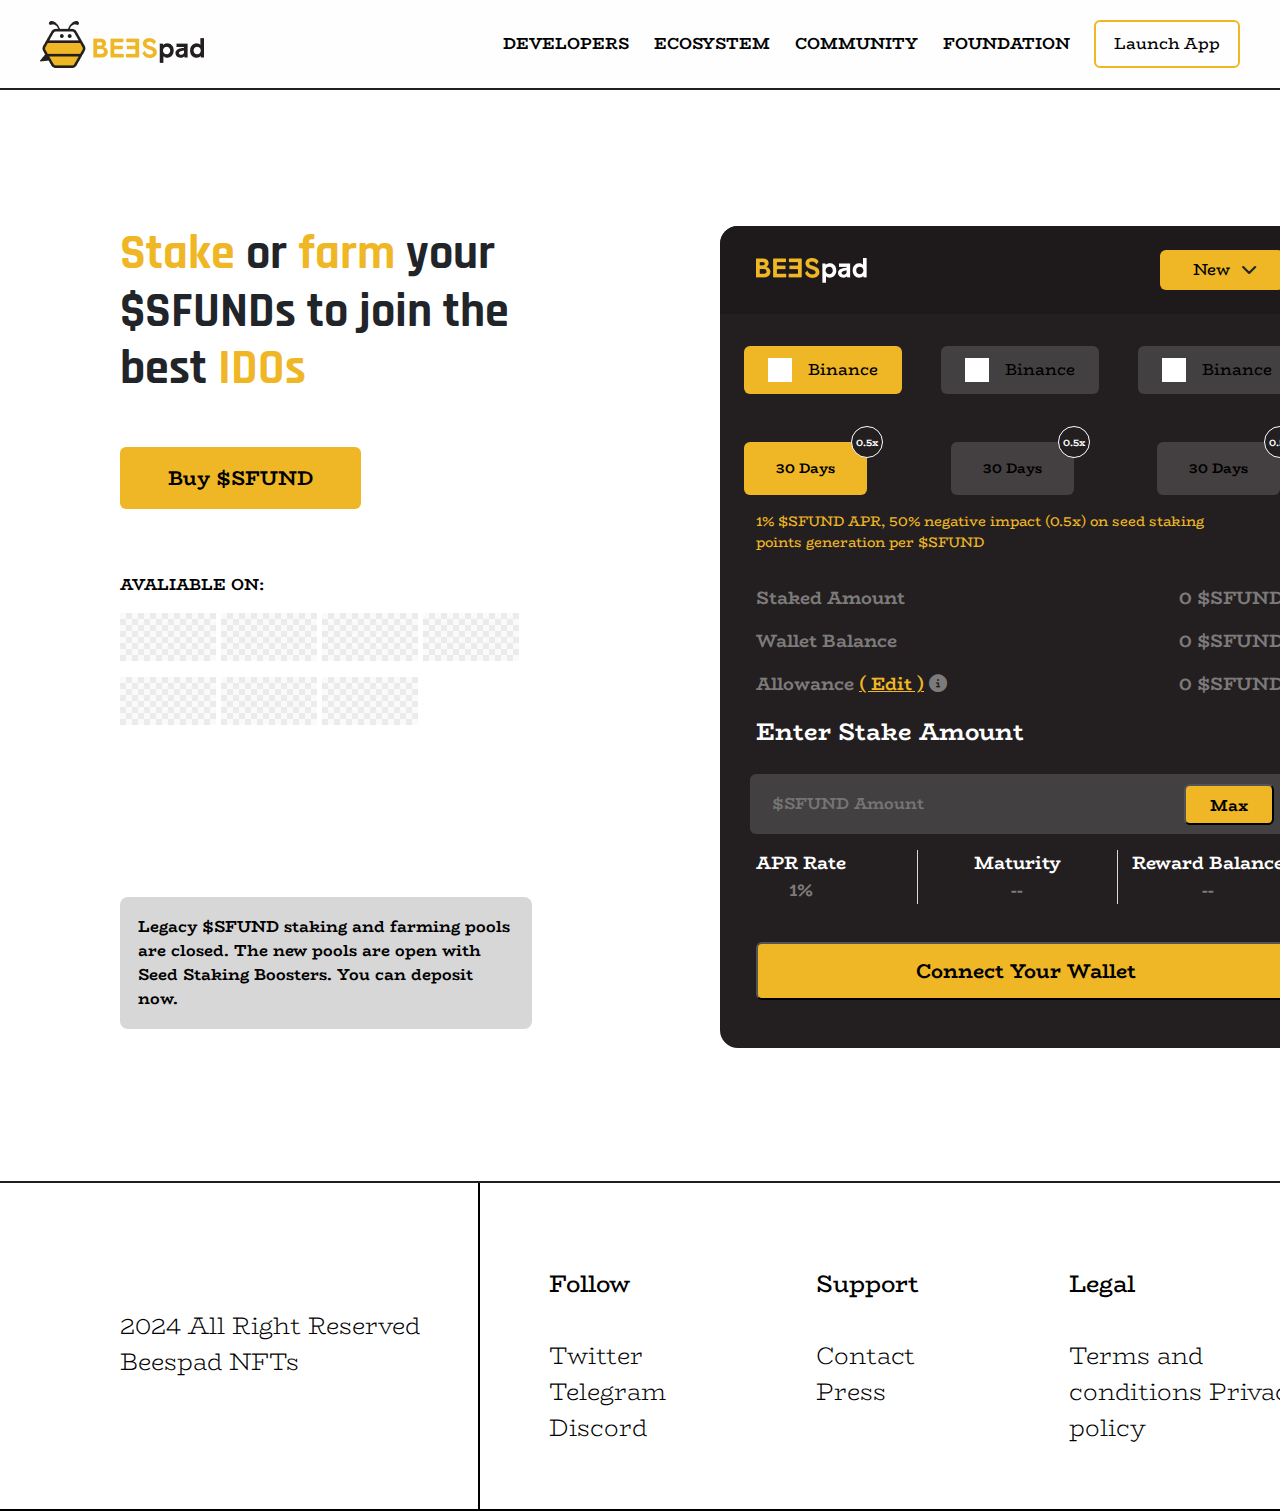
==== Skate-Desktop.html @ 8c8f70ec "res and skate" ====
<!doctype html>
<html lang="en">
  <head>
    <meta charset="utf-8">
    <meta name="viewport" content="width=device-width, initial-scale=1, shrink-to-fit=no">
    <link rel="stylesheet" href="assets/bootstrap/bootstrap.min.css" integrity="sha384-xOolHFLEh07PJGoPkLv1IbcEPTNtaed2xpHsD9ESMhqIYd0nLMwNLD69Npy4HI+N" crossorigin="anonymous">
    <link rel="stylesheet" href="https://cdnjs.cloudflare.com/ajax/libs/font-awesome/6.5.2/css/all.min.css">
    <link href="https://unpkg.com/aos@2.3.1/dist/aos.css" rel="stylesheet">
    <title>Skate</title>
    <link rel="stylesheet" href="assets/css/beespadDesktop/style.css" />
  </head>
  <body>
    <!-- Header -->
    <header class="header">
      <div class="box">
          <div class="header__wrap">
            <div class="header__left">
              <img src="assets/images/Logo.png" />
            </div>
            <div class="header__right">
              <nav>
                <div class="header__link">
                  <a href="index.html">DEVELOPERS</a>
                </div>
                <div class="header__link">
                  <a href="#">ECOSYSTEM</a>
                </div>
                <div class="header__link">
                  <a href="#">COMMUNITY</a>
                </div>
                <div class="header__link">
                  <a href="#">FOUNDATION</a>
                </div>
              </nav>
              <button>
                Launch App
              </button>
            </div>
        </div>
      </div>
    </header>
    <!-- End Header -->

    <!-- Section-14 -->
    <div class="section-14">
      <div class="box">
        <div class="section-14__wrap">
          <!-- <img src="assets/images/Skate 1.png" /> -->
          <div class="section-14__left">
            <h1>
              <span>Stake</span> or <span>farm</span> your $SFUNDs to join the best <span>IDOs</span>
            </h1>
            <button>Buy $SFUND</button>
            <div  class="section-14__left--desc">
              AVALIABLE ON:
              <div>
                <img src="assets/images/section-14.png" />
                <img src="assets/images/section-14.png" />
                <img src="assets/images/section-14.png" />
                <img src="assets/images/section-14.png" />
                <img src="assets/images/section-14.png" />
                <img src="assets/images/section-14.png" />
                <img src="assets/images/section-14.png" />
              </div>
            </div>
            <div class="section-14__left--footer" >
              Legacy $SFUND staking and farming pools are closed. The new pools are open with Seed Staking Boosters. You can deposit now.
            </div>
          </div>
          <div class="section-14__right">
            <div class="section-14__right--head">
              <img src="assets/images/logo-section-14.png" />
              <div  class="section-14__right--head-right">
                <button>New</button>
                <i class="fa-solid fa-chevron-down"></i>
              </div>
            </div>
            <div class="section-14__right--1">
              <button class="button-1">
                <div></div>
                Binance
              </button>
              <button class="button-2">
                <div></div>
                Binance
              </button>
              <button class="button-3">
                <div></div>
                Binance
              </button>
            </div>
            <div class="section-14__right--2">
              <div class="button-1">
                <button>30 Days</button>
                <div>0.5x</div>
              </div>
              <div class="button-2 button-1">
                <button>30 Days</button>
                <div>0.5x</div>
              </div>
              <div class="button-2 button-1">
                <button>30 Days</button>
                <div>0.5x</div>
              </div>
              <div class="button-2 button-1">
                <button>30 Days</button>
                <div>0.5x</div>
              </div>
            </div>
            <div class="section-14__right--content">
              <div class="section-14__right--content--title">
                1% $SFUND APR, 50% negative impact (0.5x) on seed staking points generation per $SFUND
              </div>
              <div class="section-14__right--content--info">
                <div  class="section-14__right--content--info-1">
                  <div>Staked Amount</div>
                  <div>0 $SFUND</div>
                </div>
                <div class="section-14__right--content--info-1">
                  <div>Wallet Balance</div>
                  <div>0 $SFUND</div>
                </div>
                <div class="section-14__right--content--info-1">
                  <div>Allowance <span>( Edit )</span> <i class="fa-solid fa-circle-info"></i></div>
                  <div>0 $SFUND</div>
                </div>
                <div class="section-14__right--content--info-2">
                  Enter Stake Amount
                </div>
              </div>
            </div>
            <div class="section-14__right--3">
              <input type="number" name="value" placeholder="$SFUND Amount" />
              <button>Max</button>
            </div>
            <div class="section-14__right--4">
              <div class="section-14__right--4-1">
                <div>APR Rate</div>
                <div>1%</div>
              </div>
              <div class="section-14__right--4-1 section-14__right--4-2">
                <div>Maturity</div>
                <div>--</div>
              </div>
              <div class="section-14__right--4-1">
                <div>Reward Balance</div>
                <div>--</div>
              </div>
            </div>
            <button class="seciton-14__button">Connect Your Wallet</button>
          </div>
        </div>
      </div>
    </div>
    <!-- End Section-14 -->

    
    <!-- footer -->
    <footer class="footer">
      <div class="box">
        <div class="footer__info">2024 All Right Reserved
          Beespad NFTs
        </div>
        <div class="footer__social">
          <div class="footer__social--1 footer__social--11" >
            Follow
            <li>Twitter</li>
            <li>Telegram</li>
            <li>Discord</li>
          </div>
          <div class="footer__social--2 footer__social--11">
            Support
            <li>Contact</li>
            <li>Press</li>
          </div>
          <div class="footer__social--3 footer__social--11">
            Legal
            <li>Terms and conditions
              Privacy policy
            </li>
          </div>
        </div>
      </div>
    </footer>
    <!-- End footer -->

    <script src="assets/bootstrap/jquery.slim.min.js"></script>
    <script src="assets/bootstrap/bootstrap.bundle.min.js"></script>
    <script src="https://unpkg.com/aos@2.3.1/dist/aos.js"></script>
    <script src="assets/js/script.js" ></script>
  </body>
</html>
---- assets/css/beespadDesktop/style.css ----
@import url('https://fonts.googleapis.com/css2?family=BioRhyme:wght@200..800&display=swap');
@import url('https://fonts.googleapis.com/css2?family=Rajdhani:wght@300;400;500;600;700&display=swap');

* {
  box-sizing: border-box;
}
:root {
    --color-primary: #EFB725;
    --color-dark: #000000;

    --bg-primary: #231F20;

    --font-color-3: "BioRhyme", serif;
}

body {
  margin: 0;
  font-family: "BioRhyme", serif;
}

a {
  text-decoration: none;
}
/* box */
.box {
    width: 1920px;
    margin-left: auto;
    margin-right: auto;
}
.header .box {
    width: 1680px;
    margin-left: auto;
    margin-right: auto;
}
.section-4  .box {
    width: 1680px;
    margin-left: auto;
    margin-right: auto;
}
@media (max-width: 1919.98px) {
    .box {
        width: 1440px;
        margin-left: auto;
        margin-right: auto;
    }
    .section-4  .box {
        width: 1200px;
        margin-left: auto;
        margin-right: auto;
    }
}
/* End box */

/* header */
.header {
    padding: 20px 0;
    background-color: #FEFEFE;
}
.header__wrap {
    display: flex;
    justify-content: space-between;
    align-items: center;
}
.header__right {
    display: flex;
    align-items: center;
}
.header__right nav {
    display: flex;
    align-items: center;
}
.header__right button {
    margin-left: 24px;
    border: 2px solid #EFB725;
    padding: 10px 18px;
    border-radius: 6px;
    font-size: 16px;
    font-weight: 400;
    color: var(--color-dark);
    background-color: #FEFEFE;
}
.header__link a {
    margin-left: 25px;
    font-weight: 700;
    font-size: 16px;
    color: var(--color-dark);
    text-decoration: none;
}
@media (max-width: 1919.98px) {
    .header .box {
        width: 1200px;
        margin-left: auto;
        margin-right: auto;
    }
}
/* End header */



/* Section-1 */
.section-1 {
    object-fit: cover;
}
.section-1__content {
    position: relative;
    overflow: hidden;
}
.section-1__content--modefi {
    font-weight: 700;
    font-size: 48px;
    position: absolute;
    top: 420px;
    left: 550px;
    width: 483px;
}
@media (max-width: 1919.98px) {
    .section-1__content img {
        width: 100%;
    }
    .section-1__content--modefi {
        top: 350px;
        left: 350px;
        width: 575px;
    }
}
/* End Section-1 */



/* Section-2 */
.section-2 .box {
    background-color: var(--bg-primary);
    height: 200px;
}
.section-2__wrap {
    display: flex;
    align-items: center;
    justify-content: space-between;
    overflow: hidden;
    flex-wrap: nowrap;
    padding: 25px 0;
}
.section-2__left {
    font-weight: 700;
    font-size: 96px;
    color: var(--color-primary);
    margin-right: 96px;
    margin-left: -180px;
}
.section-2__right {
    font-weight: 700;
    font-size: 96px;
    color: var(--color-primary);
    margin-right: -148px;
}
@media (max-width: 1919.98px) {
    .section-2__left {
        margin-left: -350px;
    }
    .section-2__right {
        margin-right: -390px;
    }
}
/* End Section-2 */


/* Section-3 */
.section-3 {
    object-fit: cover;
    margin-bottom: 80px;
}
.section-3__content {
    position: relative;
    overflow: hidden;
}
.section-3__content--modefi {
    font-weight: 800;
    font-size: 68px;
    position: absolute;
    top: 370px;
    left: 244px;
    width: 1433px;
    height: 144px;
    text-align: center;
    margin: 0;
    padding: 0;
}
.section-3__content--modefire {
    position: position;

}
 span {
    color: var(--color-primary);
}
.section-3__content--image {
    position: absolute;
    top: 234px;
    left: 892px;
    
}
.section-3__content--modefire {
    width: 1114px;
    position: absolute;
    text-align: center;
    top: 560px;
    left: 403px;
    color: var(--color-dark);
    font-weight: 400;
    font-size: 24px;
}
@media (max-width: 1919.98px) {
    .section-3 {
        object-fit: cover;
        margin-bottom: 80px;
    }
    .section-3__content img:first-child {
        object-fit: cover;
        margin-left: -240px;
    }
    .section-3__content--modefi {
        font-weight: 800;
        font-size: 68px;
        position: absolute;
        top: 370px;
        left: 170px;
        width: 1114px;
        height: 216px;
        text-align: center;
        margin: 0;
        padding: 0;
    }
    .section-3__content--image {
        position: absolute;
        top: 234px;
        left: 650px;
        
    }
    .section-3__content--modefire {
        width: 1114px;
        position: absolute;
        text-align: center;
        top: 660px;
        left: 170px;
        color: var(--color-dark);
        font-weight: 400;
        font-size: 24px;
    }
}
/* End Section-3 */


/* Section-4 */
.section-4  .box {
    width: 1680px;
    margin-left: auto;
    margin-right: auto;
}
.section-4__button  {
    margin-top: 56px;
    text-align: center;
    margin-bottom: 115px;
}
.section-4__button button {
    height: 82px;
    font-weight: 700;
    font-size: 32px;
    color: var(--color-dark);
    padding: 16px 196px;
    border-radius: 6px;
    background-color: var(--color-primary);
    border: 2px solid #EFB725;
}
.section-4__left {
    width: 688px;
}
.section-4__wrap {
    display: flex;
    align-items: center;
    justify-content: space-between;
}
.section-4__left-1 {
    font-weight: 700;
    font-size: 48px;
    color: var(--color-dark);
    margin-bottom: 40px;
}
.section-4__left-2 {
    font-weight: 275;
    font-size: 24px;
    color: var(--color-dark);
}
.modifire-span {
    font-weight: 700;
    font-size: 72px;
}
.section-4__right {
    width: 830px;
    display: flex;
    flex-wrap: wrap;
    justify-content: space-between;
}
.setion-4__content h3 {
    font-weight: 700;
    font-size: 32px;
    color: var(--color-dark);
    margin: 0;
}
@media (max-width: 1919.98px) {
    .section-4  .box {
        width: 1200px;
        margin-left: auto;
        margin-right: auto;
    }
    .section-4__button  {
        margin-bottom: 136px;
    }
    .section-4__button button {
        height: 82px;
        font-weight: 700;
        font-size: 32px;
        color: var(--color-dark);
        padding: 16px 196px;
        border-radius: 6px;
        background-color: var(--color-primary);
        border: 2px solid #EFB725;
    }
    
    .section-4__left {
        width: 688px;
    }
    .section-4__wrap {
        display: flex;
        align-items: center;
        justify-content: space-between;
    }
    .section-4__left-1 {
        font-size: 36px;
        margin-bottom: 51px;
    }
    .section-4__left-2 {
        font-size: 20px;
    }
    .modifire-span {
        font-weight: 700;
        font-size: 36px;
    }
    .section-4__right {
        width: 525px;
        margin-right: 12px;
    }
    .setion-4__content h3 {
        font-weight: 700;
        font-size: 25px;
        color: var(--color-dark);
        margin: 0;
    }
}
/* End Section-4 */



/* Section-5 */
.section-5 .box{
    background-color: var(--bg-primary);
    border-radius: 48px;
    position: relative;
    z-index: 1;
}
.section-5__wrap {
    padding-left: 120px;
    padding-bottom: 54px;
    padding-top: 160px;
}
.section-5__title {
    font-weight: 800;
    font-size: 68px;
    margin-bottom: 72px;
}
.section-5__item {
    width: 812px;
    background-color: white;
    margin-bottom: 48px;
    border-radius: 18px;
    margin-right: 56px;
}
.section-5__images {
    margin-bottom: 24px;
}
.section-5__images img {
    border-radius: 18px;
}
.section-5__list {
    display: flex;
    overflow: hidden;

}
.section-5__info {
    padding-left: 36px;
}
.section-5__title-plus {
    font-weight: 700;
    font-size: 64px;
    margin-bottom: 6px;
}
.sectiont-5__desc {
    font-weight: 700;
    font-size: 20px;
    margin-bottom: 36px;
}
.sectiont-5__desc-plus {
    font-weight: 300;
    font-size: 20px;
    margin-bottom: 36px;
    margin-right: 34px;
}
.section-5__price div {
    width: 36px;
    height: 36px;
    border-radius: 50%;
    background-color: #D9D9D9;
}
.section-5__price {
    display: flex;
    align-items: center;
}
.section-5__price span {
    font-weight: 700;
    margin-left: 8px;
    font-size: 56px;
    margin-right: 158px;
}
.section-5__feedback {
    display: flex;
}
.section-5__footer {
    display: flex;
    align-items: center;
    justify-content: space-between;
    padding-right: 32px;
}
.section-5__feedback div {
    width: 36px;
    height: 36px;
    border-radius: 6px;
    background-color: #D9D9D9;
    margin-left: 8px;
}
.section-5__pagination {
    display: flex;
    align-items: center;
    margin-bottom: 96px;
}
.custom-button i {
    color: #FFC107;
}

.custom-button {
    width: 50px;
    height: 50px;
    border: 2px solid #FFC107;
    background-color: transparent;
    color: white;
    display: flex;
    justify-content: center;
    align-items: center;
    margin: 0 5px;
    font-size: 20px;
}

.custom-progress {
    width: 200px;
    height: 5px;
    background-color: #3a3a3a;
    position: relative;
    margin: 0 10px;
}

.custom-progress-bar {
    width: 33%;
    height: 100%;
    background-color: #FFC107;
    position: absolute;
}

.custom-pagination {
    display: flex;
    align-items: center;
}

.custom-pagination span {
    margin: 0 5px;
}

/* End Section-5 */



/* Section-6 */
.section-6 .box{
    padding-top: 106px;

    margin-top: -55px;
    padding-bottom: 55px;
    background-color: var(--color-primary);
}
.section-6__custom-row {
    display: flex;
    justify-content: space-between;
    align-items: center;
    
}
@media (max-width: 1919.98px) {
    .section-6 .box{
        padding-top: 106px;
    
        margin-top: -55px;
        padding-bottom: 55px;
        background-color: var(--color-primary);
    }
    .section-6__custom-row {
        display: flex;
        justify-content: space-between;
        align-items: center;
        
    }
    .section-6__custom-col:last-child img {
        display: none;
    }
}
/* End Section-6 */



/* section-7 */
.section-7__wrap {
    position: relative;
    height: 1173px;
}
.section-7__image {
    position: absolute;
    top: 355px;
    left: 60px;
    margin-bottom: 201px;
    z-index: 1;
}
.section-7__title {
    position: absolute;
    width: 1375px;
    top: 160px;
    left: 545px;
    overflow: hidden;
    font-weight: 800;
    font-size: 240px;
    color: #BFBFBF;
}
.section-7__desc {
    position: absolute;
    top: 567px;
    left: 1172px;
    border-left: 2px solid #000000;
    padding-left: 81px;
}
.section-7__desc--title {
    width: 405px;
    font-weight: 700;
    font-size: 48px;
    color: var(--color-dark);
    padding-bottom: 32px;
}
.section-7__line {
    width: 263px;
    border: 2px solid #000000;
    margin-bottom: 32px;
}
.section-7__desc--plus {
    font-weight: 300;
    font-size: 36px;
    color: var(--color-dark);
    width: 547px;
    margin-bottom: 96px;
}
.section-7__desc button {
    font-weight: 400;
    font-size: 36px;
    color: var(--color-dark);
    padding: 16px 36px;
    background-color: var(--color-primary);
    border: 0;
    border-radius: 6px;
}
.section-7__space {
    margin-bottom: 201px;
}
@media (max-width: 1919.98px) {
    .section-7__wrap {
        position: relative;
        height: 1173px;
        overflow: hidden;
    }
    .section-7__image {
        position: absolute;
        top: 464px;
        width: 591px;
        left: 120px;
        margin-bottom: 201px;
        z-index: 1;
    }
    .section-7__image img {
        width: 100%;
    }
    .section-7__title {
        top: 160px;
        left: 372px;;
        font-size: 190px;
    }
    .section-7__desc {
        position: absolute;
        top: 392px;
        left: 768px;
        border-left: 2px solid #000000;
        padding-left: 81px;
    }
    .section-7__desc--title {
        width: 405px;
        font-weight: 700;
        font-size: 48px;
        color: var(--color-dark);
        padding-bottom: 32px;
    }
    .section-7__line {
        width: 263px;
        border: 2px solid #000000;
        margin-bottom: 32px;
    }
    .section-7__desc--plus {
        font-weight: 300;
        font-size: 36px;
        color: var(--color-dark);
        width: 547px;
        margin-bottom: 96px;
    }
    .section-7__desc button {
        font-weight: 400;
        font-size: 36px;
        color: var(--color-dark);
        padding: 16px 36px;
        background-color: var(--color-primary);
        border: 0;
        border-radius: 6px;
    }
    .section-7__space {
        margin-bottom: 201px;
    }
}
/* End section-7 */



/* Section-8 */
.section-8__wrap {
    height: 1655px;
    margin-top: 201px;
    position: relative;
}

.section-8__left--image-1 {
    position: absolute;
    top: 1200px;
    left: 89px;
}
.section-8__left--image-2 {
    position: absolute;
    top: 78px;
    left: 545px;
}
.section-8__left--image-3 {
    position: absolute;
    top: 1272px;
    left: 545px;
}
.section-8__right--image-4 {
    position: absolute;
    right: 187px;
    top: -135px;
}
.section-8__right--image-5 {
    position: absolute;
    top: 654px;
    right: 580px;
}
.section-8__left--content {
    position: absolute;
    top: 539px;
    left: 120px;
    text-align: right;
    width: 688px;
}
.section-8__left {
    border-right: 4px solid #231F20;
}
.section-8__number {
    width: 72px;
    height: 72px;
    font-size: 48px;
    border-radius: 50%;
    font-weight: 700;
    background-color: #020202;
    display: flex;
    align-items: center;
    justify-content: center;
    color: var(--color-primary);
    margin-left: 616px;
}
.section-8__left--title {
    font-weight: 700;
    font-size: 64px;
    color: var(--color-primary);
    margin-bottom: 16px;
}
.section-8__left--desc {
    font-weight: 400;
    font-size: 36px;
    color: var(--color-dark);
}
.section-8__left--content-2 {
    top: 0px;
    text-align: left;
}
.section-8__number-1 {
    margin: 0;
}
.section-8__left--content-3 {
    right: 120px;
    top: 1153px;
    text-align: left;
}
.section-8__number-3 {
    margin-left: 0;
}
@media (max-width: 1919.98px) {
    .section-8__wrap {
        height: 1655px;
        margin-top: 201px;
        position: relative;
    }

    .section-8__left--image-1 {
        position: absolute;
        top: 1500px;
        left: 0px;
    }
    .section-8__left--image-2 {
        position: absolute;
        top: 78px;
        left: 345px;
    }
    .section-8__left--image-3 {
        position: absolute;
        top: 1272px;
        left: 345px;
    }
    .section-8__right--image-4 {
        position: absolute;
        right: 187px;
        top: -135px;
    }
    .section-8__right--image-5 {
        position: absolute;
        top: 654px;
        right: 350px;
    }
    .section-8__left--content {
        position: absolute;
        top: 539px;
        left: 120px;
        text-align: right;
        width: 489px;
    }
    .section-8__left {
        border-right: 4px solid #231F20;
    }
    .section-8__number {
        width: 72px;
        height: 72px;
        font-size: 48px;
        border-radius: 50%;
        font-weight: 700;
        background-color: #020202;
        display: flex;
        align-items: center;
        justify-content: center;
        color: var(--color-primary);
        margin-left: 417px;
    }
    .section-8__left--title {
        font-weight: 700;
        font-size: 64px;
        color: var(--color-primary);
        margin-bottom: 16px;
    }
    .section-8__left--desc {
        font-weight: 400;
        font-size: 32px;
        color: var(--color-dark);
    }
    .section-8__left--content-2 {
        top: 0px;
        text-align: left;
    }
    .section-8__number-1 {
        margin: 0;
    }
    .section-8__left--content-3 {
        right: 120px;
        top: 1153px;
        text-align: left;
    }
    .section-8__number-3 {
        margin-left: 0;
    }
}
/* End Section-8 */



/* section-9 */
.section-9 .box{
    height: 700px;
    overflow: hidden;
}
.section-9__wrap {
    position: relative;
    margin-top: 24px;
}
.section-9__wrap img {
    position: absolute;
    right: 353px;
}
.section-9__content {
    position: absolute;
    top: 340px;
    left: -50px;
    font-weight: 800;
    font-size: 240px;
    color: #BFBFBF;
}
@media (max-width: 1919.98px) {
    .section-9 .box{
        height: 700px;
        overflow: hidden;
    }
    .section-9__wrap {
        position: relative;
    }
    .section-9__wrap img {
        position: absolute;
        right: 50px;
    }
}
/* End section-9 */



/* section-10 */
.section-10__list {
    display: flex;
    align-items: center;
    flex-wrap: wrap;
}
.section-10 .box{
    width: 1680px;
    margin-left: auto;
    margin-right: auto;
}
.section-10__wrap {
    position: relative;
}
.section-10__item {
    background-color: var(--bg-primary);
    padding: 36px 0 48px 32px;
    border-radius: 18px;
    width: 536px;
    margin-right: 36px;
    margin-bottom: 36px;
}
.section-10__item-3 {
    margin-right: 0;
}
.section-10__images {
    width: 64px;
    height: 64px;
    border-radius: 50%;
    background-color: var(--color-primary);
    position: relative;
}
.section-10__images-key {
    position: absolute;
    top: 15px;
    left: 20px;
}
.section-10__title {
    margin-top: 16px;
    font-weight: 700;
    font-size: 36px;
    color: var(--color-primary);
    margin-bottom: 8px;
}
.section-10__desc {
    font-weight: 400;
    font-size: 16px;
    color: #FFFFFF;
    width: 386px;
}
.section-10__images-bear {
    position: absolute;
    top: 395px;
    right: -50px;
}
@media (max-width: 1919.98px) {
    .section-10__list {
        display: flex;
        align-items: center;
        flex-wrap: wrap;
    }
    .section-10 .box{
        width: 1200px;
        margin-left: auto;
        margin-right: auto;
    }
    .section-10__wrap {
        position: relative;
    }
    .section-10__item {
        background-color: var(--bg-primary);
        padding: 36px 0 48px 32px;
        border-radius: 18px;
        width: 536px;
        margin-right: 36px;
        margin-bottom: 36px;
    }
    .section-10__item {
        background-color: var(--bg-primary);
        padding: 36px 0 48px 32px;
        border-radius: 18px;
        width: 536px;
        margin-right: 36px;
        margin-bottom: 36px;
    }
    .section-10__item-3 {
        margin-right: 36px;
    }
    .section-10__images {
        width: 64px;
        height: 64px;
        border-radius: 50%;
        background-color: var(--color-primary);
        position: relative;
    }
    .section-10__images-key {
        position: absolute;
        top: 15px;
        left: 20px;
    }
    .section-10__title {
        margin-top: 16px;
        font-weight: 700;
        font-size: 36px;
        color: var(--color-primary);
        margin-bottom: 8px;
    }
    .section-10__desc {
        font-weight: 400;
        font-size: 16px;
        color: #FFFFFF;
        width: 386px;
    }
    .section-10__images-bear {
        position: absolute;
        top: 720px;
        right: 0px;
    }
}
/* End section-10 */



/* Section-11 */
.section-11 .box {
    background-color: var(--bg-primary);
}
.section-11 .box-container {
    margin-top: 100px;
    width: 1680px;
    border-right: 2px solid #FFFFFF;
    border-left: 2px solid #FFFFFF;
    margin-left: auto;
    margin-right: auto;
}
.section-11__desc button {
    font-weight: 400;
    font-size: 36px;
    color: var(--color-dark);
    padding: 16px 36px;
    background-color: var(--color-primary);
    border: 0;
    border-radius: 6px;
}
.section-11__image {
    margin-left: 142px;
}
.section-11__image div img:nth-child(1) {
    margin-right: 36px;
}
.section-11__desc {
    margin-left: 146px;
    margin-top: 166px;
    width: 749px;
}
.section-11__desc--title {
    font-weight: 700;
    font-size: 64px;
    color: white;
    margin-bottom: 86px;
}
.section-11__desc--plus {
    font-weight: 300;
    font-size: 24px;
    color: white;
    margin-bottom: 64px;
}
.section-11__desc--price {
    display: flex;
    margin-bottom: 86px;
}
.section-11__desc--price-1 {
    margin-right: 96px;
}
.section-11__desc--price-1 div {
    color: white;
    font-weight: 400;
    font-size: 24px;
}
.section-11__desc--price-2 div {
    color: white;
    font-weight: 400;
    font-size: 24px;
}
@media (max-width: 1919.98px) {
    .section-11 .box {
        background-color: var(--bg-primary);
    }
    .section-11 .box-container {
        margin-top: 100px;
        width: 1200px;
        border-right: 2px solid #FFFFFF;
        border-left: 2px solid #FFFFFF;
        margin-left: auto;
        margin-right: auto;
    }
    .section-11__desc button {
        font-weight: 400;
        font-size: 20px;
        color: var(--color-dark);
        padding: 16px 64px;
        background-color: var(--color-primary);
        border: 0;
        border-radius: 6px;
    }
    .section-11__image {
        margin-left: 32px;
    }
    .section-11__image div img:nth-child(1) {
        margin-right: 36px;
    }
    .section-11__desc {
        margin-left: 109px;
        margin-top: 241px;
    }
    .section-11__desc--title {
        font-weight: 700;
        font-size: 48px;
        color: white;
        margin-bottom: 21px;
    }
    .section-11__desc--plus {
        font-weight: 300;
        font-size: 20px;
        color: white;
        margin-bottom: 132px;
    }
    .section-11__desc--price {
        display: flex;
        margin-bottom: 86px;
    }
    .section-11__desc--price-1 {
        margin-right: 20px;
    }
    .section-11__desc--price-1 div {
        color: white;
        font-weight: 400;
        font-size: 24px;
    }
    .section-11__desc--price-2 div {
        color: white;
        font-weight: 400;
        font-size: 24px;
    }
}
/* End Section-11 */


/* Section-12 */
.section-12 .box-container {
    position: relative;
    width: 1680px;
    border-right: 2px solid #000000;
    border-left: 2px solid #000000;
    margin-left: auto;
    margin-right: auto;
}

.section-12__head {
    display: flex;
    justify-content: center;
    align-items: flex-end;
    margin-bottom: 126px;
    padding-top: 126px;
}
.section-12__line {
    width: 263px;
    height: 2px;
    border: 2px solid #000000
}
.section-12__title {
    font-weight: 400;
    font-size: 64px;
    color: var(--color-dark);
}
.section-12__list {
    border-bottom: 2px solid #000000;
    padding: 32px 64px;
    display: flex;
    font-weight: 800;
    font-size: 48px;
    color: var(--color-dark);
}
.section-12__item-1 {
    margin-right: 155px;
}
.section-12__list:last-child {
    height: 158px;
}
@media (max-width: 1919.98px) {
    .section-12 .box-container {
        position: relative;
        width: 1200px;
        border-right: 2px solid #000000;
        border-left: 2px solid #000000;
        margin-left: auto;
        margin-right: auto;
    }
    
    .section-12__head {
        display: flex;
        justify-content: center;
        align-items: flex-end;
        margin-bottom: 126px;
        padding-top: 136px;
    }
    .section-12__head img:first-child {
        position: absolute;
        top: 42px;
        left: 123px;
    }
    .section-12__head img:last-child {
        position: absolute;
        top: 42px;
        right: 123px;
    }
    .section-12__line {
        width: 263px;
        height: 2px;
        border: 2px solid #000000
    }
    .section-12__title {
        font-weight: 400;
        font-size: 64px;
        color: var(--color-dark);
    }
    .section-12__list {
        border-bottom: 2px solid #000000;
        padding: 32px 64px;
        display: flex;
        font-weight: 800;
        font-size: 36px;
        color: var(--color-dark);
    }
    .section-12__item-1 {
        margin-right: 56px;
    }
    .section-12__list:last-child {
        height: 130px;
    }
}
/* End Section-12 */



/* section-13 */
.section-13 .box {
    background-color: var(--bg-primary);
    position: relative;
    z-index: 1;
    border-radius: 48px;
    margin-top: -20px;
    padding-top: 136px;
    padding-bottom: 130px;
}
.section-13__head {
    position: relative;
    overflow: hidden;
}
.section-13__list {
    display: flex;
    align-items: center;
    font-weight: 800;
    font-size: 190px;
    justify-content: space-between;
    color: #BDBDBD;
    position: relative;
    z-index: 1;
}
.section-13__head--title:first-child {
    margin-left: -742px;
    margin-right: 0px;
}
.section-13__head--title:last-child {
    margin-right: -740px;
}
.section-13__head--bottom {
    position: relative;
    width: 1276px;
    border-radius: 18px;
    background-color: var(--bg-primary);
    top: -120px;
    z-index: 2;
    display: flex;
    height: 337px;
    margin-left: 300px;
}
.section-13__icon-left {
    display: flex;
    align-items: center;
    width: 688px;
    height: 337px;
    color: #FFFFFF;
    font-weight: 400;
    margin-right: 20px;
    font-size: 36px;
}
.section-13__icon-left img {
    margin-right: 32px;
}
.section-13__icon-right img {
    margin-right: 32px;
}
.section-13__icon-right {
    display: flex;
    align-items: center;
    width: 688px;
    height: 337px;
    color: #FFFFFF;
    font-weight: 400;
    font-size: 36px;
}
.section-13__content {
    position: relative;
    height: 1153px;
}

.section-13__content-1 {
    font-weight: 400;
    display: flex;
    font-size: 48px;
    color: white;
    margin-left: 125px;
    align-items: end;
}
.section-13__content-line {
    width: 240px;
    height: 2px;
    border-bottom: 2px solid #FFFFFF;
    margin-left: 32px;
}
.section-13__content-2 {
    position: absolute;
    left: 241px;
    top: 160px;
}
.section-13__content-3 {
    position: absolute;
    left: 674px;
    top: 380px;
}
.section-13__content-4 {
    position: absolute;
    left: 970px;
    top: 100px;
    font-weight: 700;
    font-size: 36px;
    color: #FFFFFF;
}
.section-13__content-5 {
    position: absolute;
    top: 383px;
    left: 970px;
    font-weight: 700;
    font-size: 36px;
    color: #FFFFFF;
}
.section-13__content-6 {
    top: 700px;
    position: absolute;
    left: 970px;
    font-weight: 700;
    font-size: 36px;
    color: #FFFFFF;
}
.section-13__content-7 {
    position: absolute;
    left: 263px;
    top: 600px;
}
.section-13__content-8 {
    position: absolute;
    left: 651px;
    top: 750px;
}

.section-13__form {
    display: flex;
    align-items: center;
    justify-content: space-between;
    background-color: var(--color-primary);
    padding: 96px 64px;
    width: 1396px;
    margin-left: auto;
    margin-right: auto;
    border-radius: 18px;
}
.section-13__form--left {
    font-weight: 700;
    font-size: 48px;
    color: var(--color-dark);
    width: 50%;
}
.section-13__form--right {
    position: relative;
}
.section-13__form--right input {
    width: 480px;
    padding-top: 24px;
    padding-bottom: 24px;
    padding-left: 16px;
    border-radius: 6px;
    background: #FFFFFF;
    border: 0;
}
.section-13__form--right button {
    padding: 10px 18px;
    border: 2px solid #EFB725;
    border-radius: 6px;
    background: #FFFFFF;
    position: absolute;
    right: 16px;
    top: 13px;
}
@media (max-width: 1919.98px) {
    .section-13 .box {
        background-color: var(--bg-primary);
        position: relative;
        z-index: 1;
        border-radius: 48px;
        margin-top: -20px;
        padding-top: 136px;
        padding-bottom: 130px;
    }
    .section-13__head {
        position: relative;
        overflow: hidden;
    }
    .section-13__list {
        display: flex;
        align-items: center;
        font-weight: 800;
        font-size: 200px;
        justify-content: space-between;
        color: #BDBDBD;
        position: relative;
        z-index: 1;
    }
    .section-13__head--title:first-child {
        margin-left: -800px;
        margin-right: 0px;
    }
    .section-13__head--title:last-child {
        margin-right: -1280px;
    }
    .section-13__head--bottom {
        position: relative;
        width: 1140px;
        border-radius: 18px;
        background-color: var(--bg-primary);
        top: -120px;
        z-index: 2;
        display: flex;
        justify-content: space-between;
        height: 337px;
        margin-left: 147px;
    }
    .section-13__icon-left {
        display: flex;
        align-items: center;
        width: 688px;
        height: 337px;
        color: #FFFFFF;
        font-weight: 400;
        margin-right: 20px;
        font-size: 36px;
    }
    .section-13__icon-left img {
        margin-right: 32px;
    }
    .section-13__icon-right img {
        margin-right: 32px;
    }
    .section-13__icon-right {
        display: flex;
        align-items: center;
        width: 688px;
        height: 337px;
        color: #FFFFFF;
        font-weight: 400;
        font-size: 36px;
    }
    .section-13__content {
        position: relative;
        height: 1153px;
    }
    
    .section-13__content-1 {
        font-weight: 400;
        display: flex;
        font-size: 36px;
        color: white;
        margin-left: 125px;
        align-items: end;
    }
    .section-13__content-line {
        width: 240px;
        height: 2px;
        border-bottom: 2px solid #FFFFFF;
        margin-left: 32px;
    }
    .section-13__content-2 {
        position: absolute;
        left: 241px;
        top: 160px;
    }
    .section-13__content-3 {
        position: absolute;
        left: 474px;
        top: 380px;
    }
    .section-13__content-4 {
        position: absolute;
        left: 690px;
        top: 100px;
        font-weight: 700;
        font-size: 32px;
        color: #FFFFFF;
    }
    .section-13__content-5 {
        position: absolute;
        top: 383px;
        left: 690px;
        font-weight: 700;
        font-size: 32px;
        color: #FFFFFF;
    }
    .section-13__content-6 {
        top: 700px;
        position: absolute;
        left: 690px;
        font-weight: 700;
        font-size: 32px;
        color: #FFFFFF;
    }
    .section-13__content-7 {
        position: absolute;
        left: 163px;
        width: 340px;
        z-index: 1;
        top: 600px;
    }
    .section-13__content-8 {
        position: absolute;
        left: 427px;
        top: 725px;
        width: 227px;
    }
    
    .section-13__form {
        display: flex;
        align-items: center;
        justify-content: space-between;
        background-color: var(--color-primary);
        padding: 96px 64px;
        width: 1200px;
        margin-left: auto;
        margin-right: auto;
        border-radius: 18px;
        margin-top: -86px;
    }
    .section-13__form--left {
        font-weight: 700;
        font-size: 36px;
        color: var(--color-dark);
        width: 40%;
    }
    .section-13__form--right {
        position: relative;
    }
    .section-13__form--right input {
        width: 480px;
        padding-top: 24px;
        padding-bottom: 24px;
        padding-left: 16px;
        border-radius: 6px;
        background: #FFFFFF;
        border: 0;
    }
    .section-13__form--right button {
        display: none;
    }
}
/* End section-13 */


/* footer */
.footer .box{
    display: flex;
    width: 1400px;
}
.footer {
    width: 1920px;
    margin-left: auto;
    margin-right: auto;
    border-bottom: 2px solid #000000;
}
.footer li {
    list-style: none;
}
.footer__info {
    font-weight: 300;
    font-size: 24px;
    color: var(--color-dark);
    width: 30%;
    padding: 125px 110px 125px 0px;
    border-right: 2px solid #000000
}
.footer__social {
    padding: 79px 0px 79px 161px;
    display: flex;
    width: 70%;
}
.footer__social--11 {
    font-weight: 400;
    font-size: 24px;
    color: var(--color-dark);
}
.footer__social--11 li {
    font-weight: 300;
}
.footer__social--11 li:first-child {
    margin-top: 36px;
}
.footer__social--2 {
    margin-right: 150px;
}
.footer__social--1 {
    margin-right: 150px;
}
@media (max-width: 1919.98px) {
    .footer .box {
        width: 1200px;
        margin-left: auto;
        margin-right: auto;
    }
    .footer {
        width: 1440px;
        border-bottom: 2px solid #000000;
    }
    .footer__info {
        padding: 125px 43px 125px 0px;
    }
    .footer__social {
        padding: 83px 0px 63px 69px;
        display: flex;
        width: 70%;
    }
}
/* End footer */









/* Section-14 */
.section-14 .box {
    width: 1680px;
}
.section-14 {
    border-bottom: 2px solid #202020;
    border-top: 2px solid #202020;
    width: 1920px;
    margin-left: auto;
    margin-right: auto;
}
.section-14__wrap {
    display: flex;
    justify-content: space-between;
}
.section-14__left {
    width: 48%;
    margin-top: 136px;
    margin-bottom: 133px;
}
.section-14__left h1 {
    font-weight: 700;
    font-size: 64px;
    font-family: "Rajdhani", sans-serif;
    margin-bottom: 48px;
}
.section-14__left button {
    font-weight: 700;
    font-size: 24px;
    color: var(--color-dark);
    padding: 16px 48px;
    background-color: var(--color-primary);
    border: 0;
    border-radius: 6px;
    margin-bottom: 64px;
}
.section-14__left--desc {
    font-weight: 700;
    font-size: 16px;
    color: var(--color-dark);
    margin-bottom: 16px;
    margin-bottom: 290px;
}
.section-14__left--desc img {
    margin-top: 16px;
}
.section-14__left--footer {
    padding: 18px;
    width: 80%;
    font-weight: 700;
    font-size: 16px;
    color: var(--color-dark);
    background-color: #D7D7D7;
    border-radius: 8px;
}
.section-14__right {
    width: 40%;
    margin-top: 136px;
    background-color: var(--bg-primary);
    border-radius: 18px;
    overflow: hidden;
    margin-bottom: 133px;
}
.section-14__right--head {
    background-color: #1E1A1B;
    display: flex;
    align-items: center;
    justify-content: space-between;
    padding: 24px 36px;
}
.section-14__right--head-right {
    background-color: var(--color-primary);
    border-radius: 6px;
    padding: 7px 27px;
}
.section-14__right--head-right button {
    background-color: var(--color-primary);
    border: 0;
}
.section-14__right--1 {
    padding: 32px 36px;
    display: flex;
    align-items: center;
    justify-content: space-between;
}
.section-14__right--1 button{
    padding: 12px 24px;
    border-radius: 6px;
    display: flex;
}
.section-14__right--1 button div {
    width: 24px;
    height: 24px;
    background-color: white;
    margin-right: 16px;
}
.section-14__right--1 .button-1 {
    background-color: var(--color-primary);
    border: 0;
}
.section-14__right--1 .button-2 {
    background: #FFFFFF26;
    border: 0;
}
.section-14__right--1 .button-3 {
    background: #FFFFFF26;
    border: 0;
}
.section-14__right--2 {
    display: flex;
    align-items: center;
    padding: 0 24px;
    justify-content: space-between;
}
.section-14__right--2 .button-1 {
    padding-top: 16px;
    position: relative;
    padding-right: 16px;
}
.section-14__right--2 .button-1 div {
    width: 32px;
    font-weight: 700;
    font-size: 10px;
    display: flex;
    align-items: center;
    justify-content: center;
    height: 32px;
    color: white;
    background-color: var(--bg-primary);
    border-radius: 50%;
    border: 1px solid #FFFFFF;
    position: absolute;
    top: 0;
    right: 0;
}
.section-14__right--2 .button-1 button {
    background-color: var(--color-primary);
    border: 0;
    padding: 16px 32px;
    border-radius: 6px;
    font-weight: 700;
    font-size: 14px;
}
.section-14__right--2 .button-2 button {
    background: #444041;
    border: 0;
    padding: 16px 32px;
    border-radius: 6px;
    font-weight: 700;
    font-size: 14px;
}

.section-14__right--content {
    padding: 16px 36px 0px 36px;
}
.section-14__right--content--title {
    font-weight: 400;
    font-size: 14px;
    width: 85%;
    color: var(--color-primary);
    margin-bottom: 32px;
}
.section-14__right--content--info-1 {
    display: flex;
    align-items: center;
    justify-content: space-between;
    font-weight: 700;
    font-size: 18px;
    margin-bottom: 16px;
    color: #FFFFFF6B;
}
.section-14__right--content--info-1 span{
    text-decoration: underline;
}

.section-14__right--content--info-2 {
    font-weight: 700;
    font-size: 24px;
    color: white;
    margin-bottom: 24px;
}

.section-14__right--3 {
    width: 80%;
    position: relative;
    margin-left: auto;
    margin-right: auto;
}
.section-14__right--3 input {
    width: 100%;
    padding: 18px 16px 18px 22px;
    border: 0;
    border-radius: 6px;
    font-weight: 700;
    font-size: 16px;
    background: #FFFFFF26;
    color: #808080;
    outline: none;
}
.section-14__right--3 button {
    background-color: var(--color-primary);
    font-weight: 700;
    font-size: 16px;
    color: black;
    height: 41px;
    padding: 8px 24px;
    position: absolute;
    top: 10px;
    border-radius: 6px;
    right: 16px;
}
.section-14__right--4 {
    display: flex;
    align-items: center;
    margin-bottom: 38px;
    margin-top: 16px;
    padding: 0 36px;
    justify-content: space-between;
}
.section-14__right--4-1 div:first-child {
    font-weight: 700;
    color: white;
    font-size: 18px;
}
.section-14__right--4-1:first-child {
    border-right: #D9D9D9;
    padding-right: 56px;
}
.section-14__right--4-1 div:last-child {
    font-weight: 700;
    color: #FFFFFF6B;
    text-align: center;
    font-size: 18px;
}
.section-14__right--4-2 {
    border-left: 1px solid #D9D9D9;
    border-right: 1px solid #D9D9D9;
    padding-left: 56px;
    padding-right: 56px;
}
.seciton-14__button {
    width: 90%;
    margin-left: 36px;
    margin-right: 36px;
    padding: 12px 160px;
    font-weight: 700;
    font-size: 24px;
    color: var(--color-dark);
    border-radius: 6px;
    background-color: var(--color-primary);
    margin-bottom: 36px;
}
@media (max-width: 1919.98px) {
    .section-14 .box {
        width: 1200px;
    }
    .section-14 {
        width: 1440px;
    }
    .section-14__left h1 {
        font-size: 48px;
    }
    .section-14__left {
        width: 35%;
        margin-bottom: 134px;
    }
    .section-14__left button {
        font-size: 20px;
    }
    .section-14__left--desc {
        margin-bottom: 172px;
    }
    .section-14__left--desc img {
        margin-top: 16px;
    }
    .section-14__left--footer {
        width: 98%;
        padding: 18px;
    }
    .section-14__right {
        width: 50%;
        margin-top: 136px;
        background-color: var(--bg-primary);
        border-radius: 18px;
        overflow: hidden;
        margin-bottom: 133px;
    }
    .section-14__right--1 {
        padding: 32px 24px;
        display: flex;
        align-items: center;
        justify-content: space-between;
    }
    .section-14__right--1 button{
        padding: 12px 24px;
        border-radius: 6px;
        display: flex;
    }
    .section-14__right--1 button div {
        width: 24px;
        height: 24px;
        background-color: white;
        margin-right: 16px;
    }
    .section-14__right--2 .button-1:last-child {
        display: none;
    }
    .section-14__right--2 .button-1 button {
        background-color: var(--color-primary);
        border: 0;
        padding: 16px 32px;
        border-radius: 6px;
        font-weight: 700;
        font-size: 14px;
    }
    .section-14__right--2 .button-2 button {
        background: #444041;
        border: 0;
        padding: 16px 32px;
        border-radius: 6px;
        font-weight: 700;
        font-size: 14px;
    }
    
    .section-14__right--content {
        padding: 16px 36px 0px 36px;
    }
    .section-14__right--content--info-1 {
        display: flex;
        align-items: center;
        justify-content: space-between;
        font-weight: 700;
        font-size: 18px;
        margin-bottom: 16px;
        color: #FFFFFF6B;
    }
    .section-14__right--content--info-1 span{
        text-decoration: underline;
    }
    .section-14__right--3 {
        width: 90%;
    }
    .seciton-14__button {
        padding: 12px 156px;
        font-size: 20px;
        margin-bottom: 48px;
    }
}
/* End Section-14 */
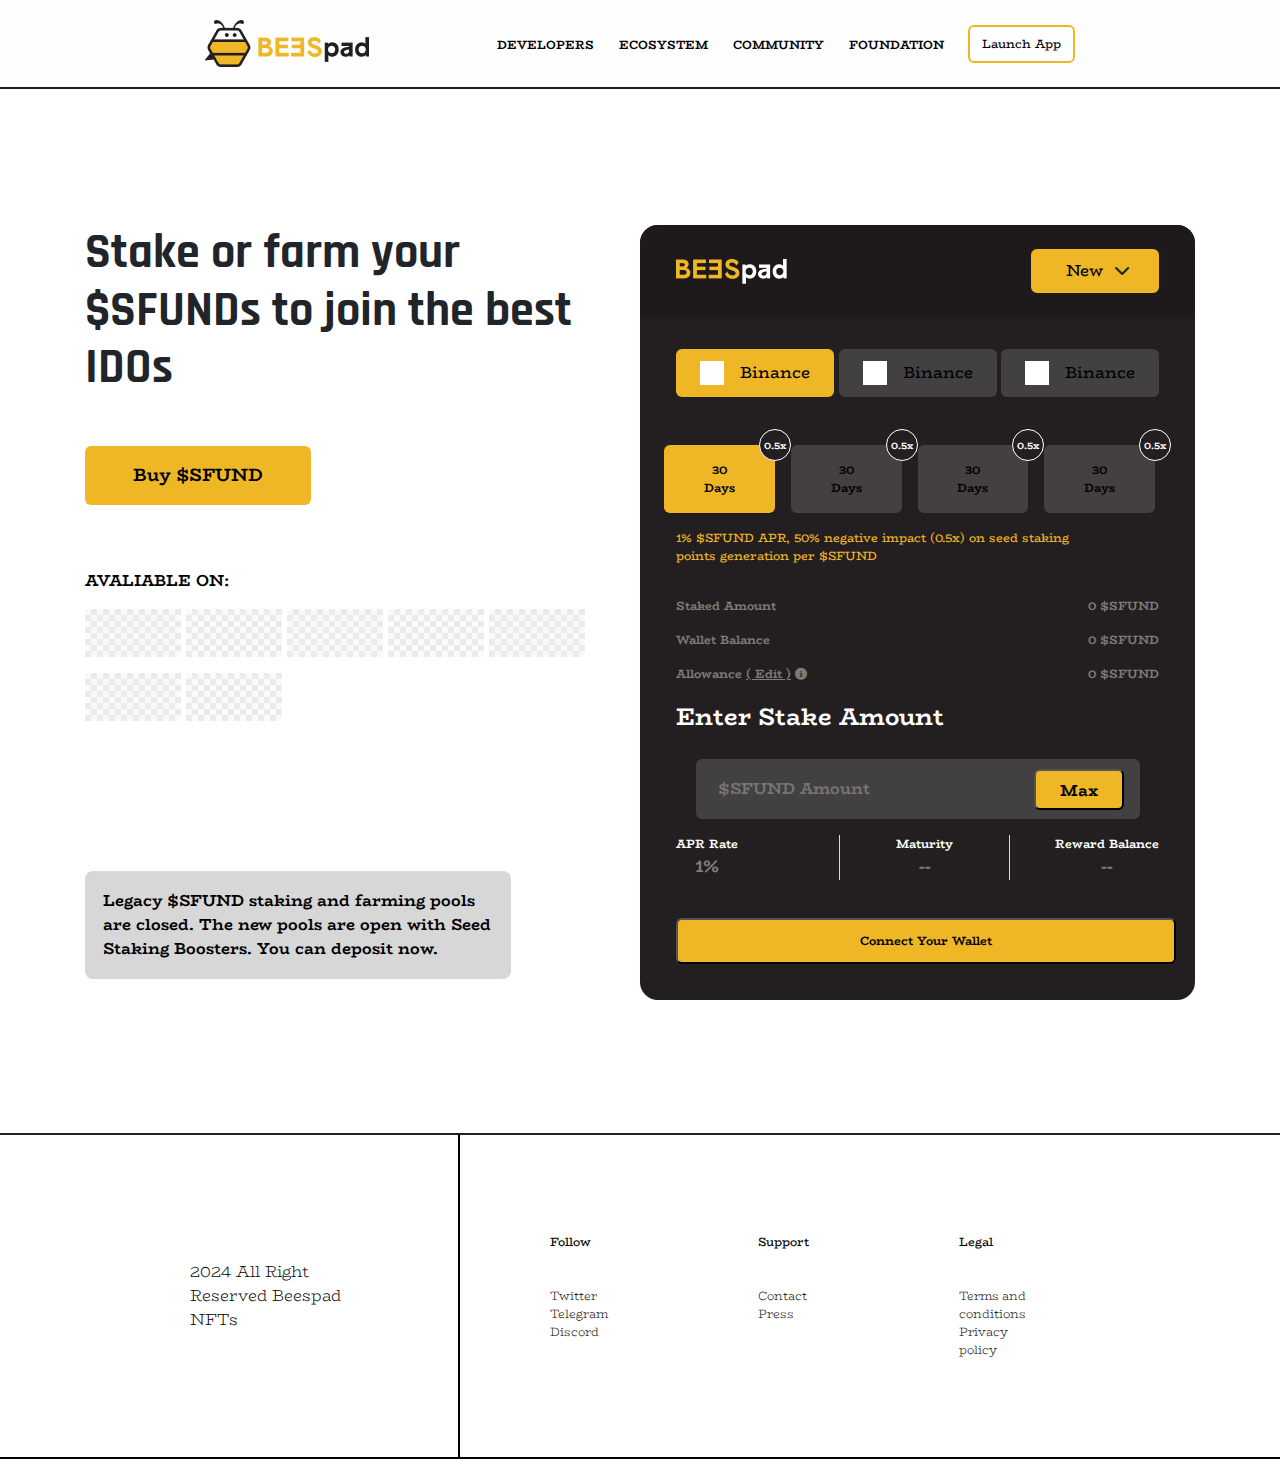
==== commit 696b7886: "update class" ====
--- a/Skate-Desktop.html
+++ b/Skate-Desktop.html
@@ -12,7 +12,7 @@
   <body>
     <!-- Header -->
     <header class="header">
-      <div class="box">
+      <div class="container">
           <div class="header__wrap">
             <div class="header__left">
               <img src="assets/images/Logo.png" />
@@ -43,7 +43,7 @@
 
     <!-- Section-14 -->
     <div class="section-14">
-      <div class="box">
+      <div class="container">
         <div class="section-14__wrap">
           <!-- <img src="assets/images/Skate 1.png" /> -->
           <div class="section-14__left">
@@ -157,7 +157,7 @@
     
     <!-- footer -->
     <footer class="footer">
-      <div class="box">
+      <div class="container">
         <div class="footer__info">2024 All Right Reserved
           Beespad NFTs
         </div>
--- a/assets/css/beespadDesktop/style.css
+++ b/assets/css/beespadDesktop/style.css
@@ -1,9 +1,26 @@
 @import url('https://fonts.googleapis.com/css2?family=BioRhyme:wght@200..800&display=swap');
 @import url('https://fonts.googleapis.com/css2?family=Rajdhani:wght@300;400;500;600;700&display=swap');
 
-* {
+* { 
   box-sizing: border-box;
 }
+
+/* animation */
+@keyframes slideRight {
+    from {
+        transform: translateX(-100%);
+    }
+    to {
+        transform: translateX(0);
+    }
+}
+
+.auto-run-text {
+    animation: slideRight 2s linear infinite;
+}
+/* End animation */
+
+
 :root {
     --color-primary: #EFB725;
     --color-dark: #000000;
@@ -22,7 +39,7 @@
   text-decoration: none;
 }
 /* box */
-.box {
+/* .box {
     width: 1920px;
     margin-left: auto;
     margin-right: auto;
@@ -31,18 +48,18 @@
     width: 1680px;
     margin-left: auto;
     margin-right: auto;
-}
+} */
 .section-4  .box {
     width: 1680px;
     margin-left: auto;
     margin-right: auto;
 }
 @media (max-width: 1919.98px) {
-    .box {
+    /* .box {
         width: 1440px;
         margin-left: auto;
         margin-right: auto;
-    }
+    } */
     .section-4  .box {
         width: 1200px;
         margin-left: auto;
@@ -60,6 +77,8 @@
     display: flex;
     justify-content: space-between;
     align-items: center;
+    padding-left: 120px;
+    padding-right: 120px;
 }
 .header__right {
     display: flex;
@@ -72,25 +91,43 @@
 .header__right button {
     margin-left: 24px;
     border: 2px solid #EFB725;
-    padding: 10px 18px;
+    padding: 8px 12px;
     border-radius: 6px;
-    font-size: 16px;
+    font-size: 12px;
     font-weight: 400;
     color: var(--color-dark);
     background-color: #FEFEFE;
+}
+.header__right button:hover {
+    border: 2px solid #000000;
+    background-color: var(--color-primary);
 }
 .header__link a {
     margin-left: 25px;
     font-weight: 700;
-    font-size: 16px;
+    font-size: 12px;
     color: var(--color-dark);
     text-decoration: none;
 }
-@media (max-width: 1919.98px) {
-    .header .box {
-        width: 1200px;
-        margin-left: auto;
-        margin-right: auto;
+@media (max-width: 1198.98px) {
+    .header__right button {
+        font-size: 8px;
+    }
+    .header__link a {
+        font-size: 8px;
+    }
+    .header__wrap {
+        padding-left: 30px;
+        padding-right: 30px;
+    }
+}
+@media (max-width: 991.98px) {
+    .header__wrap {
+        padding-left: 30px;
+        padding-right: 30px;
+    }
+    .header__right nav {
+        display: none;
     }
 }
 /* End header */
@@ -107,20 +144,45 @@
 }
 .section-1__content--modefi {
     font-weight: 700;
-    font-size: 48px;
-    position: absolute;
-    top: 420px;
-    left: 550px;
-    width: 483px;
-}
-@media (max-width: 1919.98px) {
-    .section-1__content img {
-        width: 100%;
-    }
+    font-size: 32px;
+    position: absolute;
+    top: 270px;
+    left: 300px;
+    width: 350px;
+}
+.section-1__content img {
+    width: 100%;
+}
+@media (max-width: 1198.98px) {
     .section-1__content--modefi {
-        top: 350px;
-        left: 350px;
-        width: 575px;
+        font-size: 24px;
+        top: 230px;
+        left: 250px;
+        width: 250px;
+    }
+}
+@media (max-width: 991.98px) {
+    .section-1__content--modefi {
+        font-size: 16px;
+        top: 170px;
+        left: 190px;
+        width: 180px;
+    }
+}
+@media (max-width: 767.98px) {
+    .section-1__content--modefi {
+        font-size: 12px;
+        top: 130px;
+        left: 130px;
+        width: 120px;
+    }
+}
+@media (max-width: 576.98px) {
+    .section-1__content--modefi {
+        font-size: 8px;
+        top: calc(48%);
+        left: calc(24%);
+        width: 80px;
     }
 }
 /* End Section-1 */
@@ -128,11 +190,8 @@
 
 
 /* Section-2 */
-.section-2 .box {
+.section-2__wrap {
     background-color: var(--bg-primary);
-    height: 200px;
-}
-.section-2__wrap {
     display: flex;
     align-items: center;
     justify-content: space-between;
@@ -153,12 +212,36 @@
     color: var(--color-primary);
     margin-right: -148px;
 }
-@media (max-width: 1919.98px) {
+@media (max-width: 1198.98px) {
     .section-2__left {
-        margin-left: -350px;
+        font-size: 64px;
     }
     .section-2__right {
-        margin-right: -390px;
+        font-size: 64px;
+    }
+}
+@media (max-width: 991.98px) {
+    .section-2__left {
+        font-size: 48px;
+    }
+    .section-2__right {
+        font-size: 48px;
+    }
+}
+@media (max-width: 767.98px) {
+    .section-2__left {
+        font-size: 32px;
+    }
+    .section-2__right {
+        font-size: 32px;
+    }
+}
+@media (max-width: 575.98px) {
+    .section-2__left {
+        font-size: 24px;
+    }
+    .section-2__right {
+        font-size: 24px;
     }
 }
 /* End Section-2 */
@@ -173,13 +256,17 @@
     position: relative;
     overflow: hidden;
 }
+.section-3__content img:first-child {
+    width: 132%;
+    transform: translateX(-12%);
+}
 .section-3__content--modefi {
     font-weight: 800;
-    font-size: 68px;
-    position: absolute;
-    top: 370px;
-    left: 244px;
-    width: 1433px;
+    font-size: 48px;
+    position: absolute;
+    top: calc(32%);
+    left: calc(10%);
+    width: calc(80%);
     height: 144px;
     text-align: center;
     margin: 0;
@@ -189,71 +276,106 @@
     position: position;
 
 }
- span {
+.section-3__content--modefi span {
     color: var(--color-primary);
+    font-size: 48px;
 }
 .section-3__content--image {
     position: absolute;
-    top: 234px;
-    left: 892px;
+    top: calc(18%);
+    left: calc(44%);
     
 }
 .section-3__content--modefire {
-    width: 1114px;
     position: absolute;
     text-align: center;
-    top: 560px;
-    left: 403px;
+    top: calc(52%);
+    left: calc(15%);
+    width: calc(70%);
     color: var(--color-dark);
     font-weight: 400;
     font-size: 24px;
 }
-@media (max-width: 1919.98px) {
-    .section-3 {
-        object-fit: cover;
-        margin-bottom: 80px;
-    }
-    .section-3__content img:first-child {
-        object-fit: cover;
-        margin-left: -240px;
-    }
+@media (max-width: 1198.98px) {
     .section-3__content--modefi {
-        font-weight: 800;
-        font-size: 68px;
-        position: absolute;
-        top: 370px;
-        left: 170px;
-        width: 1114px;
-        height: 216px;
-        text-align: center;
-        margin: 0;
-        padding: 0;
+        font-size: 32px;
+        top: calc(32%);
+        left: calc(10%);
+        width: calc(80%);
     }
     .section-3__content--image {
-        position: absolute;
-        top: 234px;
-        left: 650px;
-        
+        top: calc(18%);
+        left: calc(45%);
+        width: calc(10%);
     }
     .section-3__content--modefire {
-        width: 1114px;
-        position: absolute;
-        text-align: center;
-        top: 660px;
-        left: 170px;
-        color: var(--color-dark);
-        font-weight: 400;
-        font-size: 24px;
+        top: calc(48%);
+        left: calc(15%);
+        width: calc(70%);
+        font-size: 18px;
+    }
+    .section-3__content--modefi span {
+        font-size: 32px;
+    }
+}
+@media (max-width: 991.98px) {
+    .section-3__content--modefi {
+        font-size: 24px;
+        top: calc(32%);
+        left: calc(10%);
+        width: calc(80%);
+    }
+    .section-3__content--modefire {
+        top: calc(48%);
+        left: calc(15%);
+        width: calc(70%);
+        font-size: 14px;
+    }
+    .section-3__content--modefi span {
+        font-size: 24px;
+    }
+}
+@media (max-width: 767.98px) {
+    .section-3__content--modefi {
+        font-size: 18px;
+        top: calc(32%);
+        left: calc(10%);
+        width: calc(80%);
+    }
+    .section-3__content--modefire {
+        top: calc(48%);
+        left: calc(15%);
+        width: calc(70%);
+        font-size: 12px;
+    }
+    .section-3__content--modefi span {
+        font-size: 18px;
+    }
+}
+@media (max-width: 575.98px) {
+    .section-3__content--modefi {
+        font-size: 12px;
+        top: calc(32%);
+        left: calc(10%);
+        width: calc(80%);
+    }
+    .section-3__content--modefire {
+        top: calc(48%);
+        left: calc(15%);
+        width: calc(70%);
+        font-size: 8px;
+    }
+    .section-3__content--modefi span {
+        font-size: 12px;
     }
 }
 /* End Section-3 */
 
 
 /* Section-4 */
-.section-4  .box {
-    width: 1680px;
-    margin-left: auto;
-    margin-right: auto;
+.section-4 .container {
+    padding-left: 120px;
+    padding-right: 120px;
 }
 .section-4__button  {
     margin-top: 56px;
@@ -261,7 +383,6 @@
     margin-bottom: 115px;
 }
 .section-4__button button {
-    height: 82px;
     font-weight: 700;
     font-size: 32px;
     color: var(--color-dark);
@@ -270,8 +391,9 @@
     background-color: var(--color-primary);
     border: 2px solid #EFB725;
 }
-.section-4__left {
-    width: 688px;
+.section-4__button button:hover {
+    border: 2px solid #EFB725;
+    background: #FFFFFF;
 }
 .section-4__wrap {
     display: flex;
@@ -280,79 +402,109 @@
 }
 .section-4__left-1 {
     font-weight: 700;
-    font-size: 48px;
-    color: var(--color-dark);
-    margin-bottom: 40px;
+    font-size: 32px;
+    color: var(--color-dark);
+    margin-bottom: 20px;
 }
 .section-4__left-2 {
     font-weight: 275;
-    font-size: 24px;
+    font-size: 18px;
     color: var(--color-dark);
 }
 .modifire-span {
-    font-weight: 700;
-    font-size: 72px;
+    color: var(--color-primary);
+    font-weight: 700;
+    font-size: 36px;
+}
+.setion-4__item {
+    margin-bottom: 20px;
 }
 .section-4__right {
-    width: 830px;
     display: flex;
     flex-wrap: wrap;
     justify-content: space-between;
 }
 .setion-4__content h3 {
     font-weight: 700;
-    font-size: 32px;
+    font-size: 18px;
     color: var(--color-dark);
     margin: 0;
 }
-@media (max-width: 1919.98px) {
-    .section-4  .box {
-        width: 1200px;
-        margin-left: auto;
-        margin-right: auto;
-    }
-    .section-4__button  {
-        margin-bottom: 136px;
+@media (max-width: 1198.98px) {
+    .section-4__left-1 {
+        font-size: 24px;
+    }
+    .section-4__left-2 {
+        font-size: 12px;
+    }
+    .setion-4__content h3 {
+        font-size: 12px;
+    }
+    .modifire-span {
+        font-size: 24px;
+    }
+    .section-4__right {
+        padding-top: 18px;
     }
     .section-4__button button {
-        height: 82px;
-        font-weight: 700;
-        font-size: 32px;
-        color: var(--color-dark);
-        padding: 16px 196px;
-        border-radius: 6px;
-        background-color: var(--color-primary);
-        border: 2px solid #EFB725;
-    }
-    
-    .section-4__left {
-        width: 688px;
+        font-size: 24px;
+    }
+    .section-4 .container {
+        padding-left: 30px;
+        padding-right: 30px;
+    }
+}
+@media (max-width: 991.98px) {
+    .section-4__left-1 {
+        font-size: 24px;
+    }
+    .section-4__left-2 {
+        font-size: 12px;
+    }
+    .setion-4__content h3 {
+        font-size: 24px;
+    }
+    .modifire-span {
+        font-size: 24px;
+    }
+    .section-4__right {
+        padding-top: 18px;
     }
     .section-4__wrap {
-        display: flex;
-        align-items: center;
-        justify-content: space-between;
-    }
+        flex-wrap: wrap;
+    }
+    .section-4__button button {
+        font-size: 12px;
+    }
+}
+@media (max-width: 767.98px) {
     .section-4__left-1 {
-        font-size: 36px;
-        margin-bottom: 51px;
+        font-size: 24px;
     }
     .section-4__left-2 {
-        font-size: 20px;
+        font-size: 12px;
+    }
+    .setion-4__content h3 {
+        font-size: 12px;
     }
     .modifire-span {
-        font-weight: 700;
-        font-size: 36px;
+        font-size: 24px;
     }
     .section-4__right {
-        width: 525px;
-        margin-right: 12px;
-    }
-    .setion-4__content h3 {
-        font-weight: 700;
-        font-size: 25px;
-        color: var(--color-dark);
-        margin: 0;
+        padding-top: 18px;
+    }
+    .section-4__wrap {
+        flex-wrap: wrap;
+    }
+    .section-4__button button {
+        font-size: 12px;
+    }
+}
+@media (max-width: 575.98px) {
+    .section-4__button button {
+        padding: 16px;
+        width: 80%;
+        font-size: 8px;
     }
 }
 /* End Section-4 */
@@ -360,13 +512,11 @@
 
 
 /* Section-5 */
-.section-5 .box{
+.section-5__wrap {
     background-color: var(--bg-primary);
     border-radius: 48px;
     position: relative;
     z-index: 1;
-}
-.section-5__wrap {
     padding-left: 120px;
     padding-bottom: 54px;
     padding-top: 160px;
@@ -375,6 +525,7 @@
     font-weight: 800;
     font-size: 68px;
     margin-bottom: 72px;
+    color: var(--color-primary);
 }
 .section-5__item {
     width: 812px;
@@ -429,6 +580,14 @@
     font-size: 56px;
     margin-right: 158px;
 }
+.section-5__pagination .custom-button:hover {
+    border: 2px solid #EFB725;
+    background: #B7B7B7;
+    color: var(--bg-primary);
+}
+.section-5__pagination .custom-button i:hover {
+    color: black;
+}
 .section-5__feedback {
     display: flex;
 }
@@ -490,42 +649,93 @@
 .custom-pagination span {
     margin: 0 5px;
 }
-
+@media (max-width: 1198.98px) {
+    .section-5__item {
+        width: 100%;
+    }
+    .section-5__wrap {
+        padding-right: 120px;
+    }
+}
+@media (max-width: 991.98px) {
+    .section-5__title {
+        font-size: 48px;
+    }
+    .section-5__wrap {
+        padding: 60px;
+    }
+    .section-5__title-plus {
+        font-size: 32px;
+    }
+    .sectiont-5__desc {
+        font-size: 16px;
+    }
+    .sectiont-5__desc-plus {
+        font-size: 12px;
+    }
+    .section-5__price {
+        font-size: 14px;
+    }
+    .section-5__price span {
+        font-size: 14px;
+    }
+    .section-5__item {
+        padding-bottom: 20px;
+    }
+}
+@media (max-width: 767.98px) {
+    .section-5__title {
+        font-size: 32px;
+    }
+    .section-5__wrap {
+        padding: 60px;
+    }
+    .section-5__title-plus {
+        font-size: 32px;
+    }
+    .sectiont-5__desc {
+        font-size: 16px;
+    }
+    .sectiont-5__desc-plus {
+        font-size: 12px;
+    }
+    .section-5__price div {
+        width: 16px;
+        height: 16px;
+    }
+    .section-5__price span {
+        font-size: 14px;
+    }
+    .section-5__feedback div{
+        width: 16px;
+        height: 16px;
+    }
+    .section-5__item {
+        padding-bottom: 20px;
+    }
+}
+@media (max-width: 575.98px) {
+
+}
 /* End Section-5 */
 
 
 
 /* Section-6 */
-.section-6 .box{
-    padding-top: 106px;
-
-    margin-top: -55px;
+.section-6__custom-row {
+    display: flex;
+    justify-content: space-between;
+    align-items: center;
+}
+.section-6__custom-col:first-child {
+    margin-left: -20px;
+}
+.section-6__wrap {
+    background-color: var(--color-primary);
+    overflow: hidden;
+    padding-top: 105px;
     padding-bottom: 55px;
-    background-color: var(--color-primary);
-}
-.section-6__custom-row {
-    display: flex;
-    justify-content: space-between;
-    align-items: center;
-    
-}
-@media (max-width: 1919.98px) {
-    .section-6 .box{
-        padding-top: 106px;
-    
-        margin-top: -55px;
-        padding-bottom: 55px;
-        background-color: var(--color-primary);
-    }
-    .section-6__custom-row {
-        display: flex;
-        justify-content: space-between;
-        align-items: center;
-        
-    }
-    .section-6__custom-col:last-child img {
-        display: none;
-    }
+    margin-top: -50px;
 }
 /* End Section-6 */
 
@@ -535,28 +745,34 @@
 .section-7__wrap {
     position: relative;
     height: 1173px;
+    overflow: hidden;
 }
 .section-7__image {
     position: absolute;
-    top: 355px;
+    top: 500px;
     left: 60px;
     margin-bottom: 201px;
     z-index: 1;
+    
+}
+.section-7__image img {
+    width: 500px;
+    height: auto;
 }
 .section-7__title {
     position: absolute;
-    width: 1375px;
-    top: 160px;
-    left: 545px;
+    width: 1000px;
+    top: 130px;
+    left: 245px;
     overflow: hidden;
     font-weight: 800;
-    font-size: 240px;
+    font-size: 180px;
     color: #BFBFBF;
 }
 .section-7__desc {
     position: absolute;
-    top: 567px;
-    left: 1172px;
+    top: 450px;
+    left: 600px;
     border-left: 2px solid #000000;
     padding-left: 81px;
 }
@@ -588,69 +804,80 @@
     border: 0;
     border-radius: 6px;
 }
+.section-7__desc button:hover {
+    background-color: white;
+    border: 2px solid var(--color-primary);
+
+}
 .section-7__space {
     margin-bottom: 201px;
 }
-@media (max-width: 1919.98px) {
-    .section-7__wrap {
-        position: relative;
-        height: 1173px;
+@media (max-width: 1198.98px) {
+    .section-7__image img {
+        width: 40%;
+        height: auto;
+    }
+    .section-7__title {
+        position: absolute;
+        width: 1000px;
+        top: 130px;
+        left: 245px;
         overflow: hidden;
-    }
-    .section-7__image {
-        position: absolute;
-        top: 464px;
-        width: 591px;
-        left: 120px;
-        margin-bottom: 201px;
-        z-index: 1;
-    }
-    .section-7__image img {
-        width: 100%;
-    }
-    .section-7__title {
-        top: 160px;
-        left: 372px;;
-        font-size: 190px;
+        font-weight: 800;
+        font-size: 130px;
+        color: #BFBFBF;
     }
     .section-7__desc {
         position: absolute;
-        top: 392px;
-        left: 768px;
+        top: 450px;
+        left: 50%;
         border-left: 2px solid #000000;
         padding-left: 81px;
+        width: 60%;
     }
     .section-7__desc--title {
-        width: 405px;
-        font-weight: 700;
-        font-size: 48px;
-        color: var(--color-dark);
-        padding-bottom: 32px;
-    }
-    .section-7__line {
-        width: 263px;
-        border: 2px solid #000000;
-        margin-bottom: 32px;
+        font-size: 24px;
     }
     .section-7__desc--plus {
-        font-weight: 300;
-        font-size: 36px;
-        color: var(--color-dark);
-        width: 547px;
-        margin-bottom: 96px;
+        font-size: 18px;
+    }
+    .section-7__desc button {
+        font-size: 24px;
+    }
+}
+@media (max-width: 767.98px) {
+    .section-7__title {
+        position: absolute;
+        width: 1000px;
+        top: 130px;
+        left: 245px;
+        overflow: hidden;
+        font-weight: 800;
+        font-size: 80px;
+        color: #BFBFBF;
+    }
+    .section-7__desc {
+        position: absolute;
+        top: 450px;
+        left: 50%;
+        border-left: 2px solid #000000;
+        padding-left: 81px;
+    }
+    .section-7__desc--title {
+        font-size: 16px;
+    }
+    .section-7__desc--plus {
+        font-size: 12px;
     }
     .section-7__desc button {
         font-weight: 400;
-        font-size: 36px;
+        font-size: 12px;
         color: var(--color-dark);
         padding: 16px 36px;
         background-color: var(--color-primary);
         border: 0;
         border-radius: 6px;
     }
-    .section-7__space {
-        margin-bottom: 201px;
-    }
 }
 /* End section-7 */
 
@@ -665,35 +892,36 @@
 
 .section-8__left--image-1 {
     position: absolute;
-    top: 1200px;
-    left: 89px;
+    top: 1700px;
+    left: 0%;
 }
 .section-8__left--image-2 {
     position: absolute;
-    top: 78px;
-    left: 545px;
+    top: 5%;
+    left: 18%;
 }
 .section-8__left--image-3 {
     position: absolute;
     top: 1272px;
-    left: 545px;
+    left: 25%;;
 }
 .section-8__right--image-4 {
     position: absolute;
-    right: 187px;
-    top: -135px;
+    right: 100px;
+    top: -200px;
 }
 .section-8__right--image-5 {
     position: absolute;
     top: 654px;
-    right: 580px;
+    right: 25%;
 }
 .section-8__left--content {
     position: absolute;
     top: 539px;
-    left: 120px;
+    width: 100%;
+    right: 15%;
+    width: 70%;
     text-align: right;
-    width: 688px;
 }
 .section-8__left {
     border-right: 4px solid #231F20;
@@ -709,18 +937,19 @@
     align-items: center;
     justify-content: center;
     color: var(--color-primary);
-    margin-left: 616px;
+    margin-left: 81%;
 }
 .section-8__left--title {
     font-weight: 700;
-    font-size: 64px;
+    font-size: 48px;
     color: var(--color-primary);
     margin-bottom: 16px;
 }
 .section-8__left--desc {
     font-weight: 400;
-    font-size: 36px;
-    color: var(--color-dark);
+    font-size: 24px;
+    color: var(--color-dark);
+    
 }
 .section-8__left--content-2 {
     top: 0px;
@@ -730,103 +959,54 @@
     margin: 0;
 }
 .section-8__left--content-3 {
-    right: 120px;
+    right: 15%;
     top: 1153px;
     text-align: left;
 }
 .section-8__number-3 {
     margin-left: 0;
 }
-@media (max-width: 1919.98px) {
-    .section-8__wrap {
-        height: 1655px;
-        margin-top: 201px;
-        position: relative;
-    }
-
+@media (max-width: 1198.98px) {
+}
+@media (max-width: 991.98px) {
+}
+@media (max-width: 767.98px) {
+    .section-8__left--image-2 {
+        width: 50%;
+    }
+    .section-8__right--image-4 {
+        width: 50%;
+    }
+    .section-8__right--image-5 {
+        width: 50%;
+    }
+    .section-8__left--image-3 {
+        width: 50%;
+    }
     .section-8__left--image-1 {
-        position: absolute;
-        top: 1500px;
-        left: 0px;
-    }
-    .section-8__left--image-2 {
-        position: absolute;
-        top: 78px;
-        left: 345px;
-    }
-    .section-8__left--image-3 {
-        position: absolute;
-        top: 1272px;
-        left: 345px;
-    }
-    .section-8__right--image-4 {
-        position: absolute;
-        right: 187px;
-        top: -135px;
-    }
-    .section-8__right--image-5 {
-        position: absolute;
-        top: 654px;
-        right: 350px;
-    }
-    .section-8__left--content {
-        position: absolute;
-        top: 539px;
-        left: 120px;
-        text-align: right;
-        width: 489px;
-    }
-    .section-8__left {
-        border-right: 4px solid #231F20;
+        width: 50%;
     }
     .section-8__number {
-        width: 72px;
-        height: 72px;
-        font-size: 48px;
-        border-radius: 50%;
-        font-weight: 700;
-        background-color: #020202;
-        display: flex;
-        align-items: center;
-        justify-content: center;
-        color: var(--color-primary);
-        margin-left: 417px;
+        font-size: 24px;
+        width: 36px;
+        height: 36px;
     }
     .section-8__left--title {
-        font-weight: 700;
-        font-size: 64px;
-        color: var(--color-primary);
-        margin-bottom: 16px;
+        font-size: 24px;
     }
     .section-8__left--desc {
-        font-weight: 400;
-        font-size: 32px;
-        color: var(--color-dark);
-    }
-    .section-8__left--content-2 {
-        top: 0px;
-        text-align: left;
-    }
-    .section-8__number-1 {
-        margin: 0;
-    }
-    .section-8__left--content-3 {
-        right: 120px;
-        top: 1153px;
-        text-align: left;
-    }
-    .section-8__number-3 {
-        margin-left: 0;
-    }
+        font-size: 12px;
+    }
+}
+@media (max-width: 575.98px) {
 }
 /* End Section-8 */
 
 
 
 /* section-9 */
-.section-9 .box{
-    height: 700px;
-    overflow: hidden;
+.section-9 {
+    margin-bottom: 64px;
 }
 .section-9__wrap {
     position: relative;
@@ -834,7 +1014,8 @@
 }
 .section-9__wrap img {
     position: absolute;
-    right: 353px;
+    right: 10%;
+    width: 20%;
 }
 .section-9__content {
     position: absolute;
@@ -844,17 +1025,36 @@
     font-size: 240px;
     color: #BFBFBF;
 }
-@media (max-width: 1919.98px) {
-    .section-9 .box{
-        height: 700px;
-        overflow: hidden;
-    }
-    .section-9__wrap {
-        position: relative;
-    }
-    .section-9__wrap img {
+@media (max-width: 1198.98px) {
+    .section-9__content {
         position: absolute;
-        right: 50px;
+        top: 340px;
+        left: -50px;
+        font-weight: 800;
+        font-size: 200px;
+        color: #BFBFBF;
+    }
+}
+@media (max-width: 991.98px) {
+    .section-9__content {
+        position: absolute;
+        top: 340px;
+        left: -50px;
+        font-weight: 800;
+        font-size: 140px;
+        color: #BFBFBF;
+    }
+}
+@media (max-width: 767.98px) {
+}
+@media (max-width: 575.98px) {
+    .section-9__content {
+        position: absolute;
+        top: 340px;
+        left: -50px;
+        font-weight: 800;
+        font-size: 100px;
+        color: #BFBFBF;
     }
 }
 /* End section-9 */
@@ -883,7 +1083,26 @@
     margin-right: 36px;
     margin-bottom: 36px;
 }
-.section-10__item-3 {
+.section-10__item:hover {
+    background-color: var(--color-primary);
+}
+.section-10__item:hover .section-10__title {
+    color: var(--color-dark);
+}
+.section-10__item:hover .section-10__images-key {
+    display: none;
+}
+.section-10__item:hover .section-10__images i {
+    display: inline;
+    position: absolute;
+    top: 15px;
+    left: 15px;
+    font-size: 32px;
+}
+.section-10__item-2 {
+    margin-right: 0;
+}
+.section-10__item-4 {
     margin-right: 0;
 }
 .section-10__images {
@@ -893,6 +1112,9 @@
     background-color: var(--color-primary);
     position: relative;
 }
+.section-10__images i {
+    display: none;
+}
 .section-10__images-key {
     position: absolute;
     top: 15px;
@@ -913,86 +1135,34 @@
 }
 .section-10__images-bear {
     position: absolute;
-    top: 395px;
+    top: 72%;
     right: -50px;
 }
-@media (max-width: 1919.98px) {
-    .section-10__list {
-        display: flex;
-        align-items: center;
-        flex-wrap: wrap;
-    }
-    .section-10 .box{
-        width: 1200px;
-        margin-left: auto;
-        margin-right: auto;
-    }
-    .section-10__wrap {
-        position: relative;
-    }
+@media (max-width: 1198.98px) {
     .section-10__item {
-        background-color: var(--bg-primary);
-        padding: 36px 0 48px 32px;
-        border-radius: 18px;
-        width: 536px;
-        margin-right: 36px;
-        margin-bottom: 36px;
-    }
-    .section-10__item {
-        background-color: var(--bg-primary);
-        padding: 36px 0 48px 32px;
-        border-radius: 18px;
-        width: 536px;
-        margin-right: 36px;
-        margin-bottom: 36px;
-    }
-    .section-10__item-3 {
-        margin-right: 36px;
-    }
-    .section-10__images {
-        width: 64px;
-        height: 64px;
-        border-radius: 50%;
-        background-color: var(--color-primary);
-        position: relative;
-    }
-    .section-10__images-key {
-        position: absolute;
-        top: 15px;
-        left: 20px;
-    }
-    .section-10__title {
-        margin-top: 16px;
-        font-weight: 700;
-        font-size: 36px;
-        color: var(--color-primary);
-        margin-bottom: 8px;
-    }
-    .section-10__desc {
-        font-weight: 400;
-        font-size: 16px;
-        color: #FFFFFF;
-        width: 386px;
+        margin-right: 0;
+        width: 100%;
     }
     .section-10__images-bear {
-        position: absolute;
-        top: 720px;
-        right: 0px;
-    }
+        display: none;
+    }
+}
+@media (max-width: 991.98px) {
+}
+@media (max-width: 767.98px) {
+}
+@media (max-width: 575.98px) {
 }
 /* End section-10 */
 
 
 
 /* Section-11 */
-.section-11 .box {
+.section-11 .container {
     background-color: var(--bg-primary);
 }
 .section-11 .box-container {
     margin-top: 100px;
-    width: 1680px;
-    border-right: 2px solid #FFFFFF;
-    border-left: 2px solid #FFFFFF;
     margin-left: auto;
     margin-right: auto;
 }
@@ -1005,26 +1175,33 @@
     border: 0;
     border-radius: 6px;
 }
+.section-11__desc button:hover {
+    background-color: white;
+    border: 2px solid var(--color-primary);
+}
+.section-11__image img {
+    width: 80%;
+}
 .section-11__image {
-    margin-left: 142px;
-}
-.section-11__image div img:nth-child(1) {
-    margin-right: 36px;
+    margin-left: 24px;
+}
+.section-11__image div .img-1 {
+    margin-right: 24px;
+    margin-top: 30.5%;
 }
 .section-11__desc {
-    margin-left: 146px;
-    margin-top: 166px;
-    width: 749px;
+    margin-left: 0;
+    margin-top: 20%;
 }
 .section-11__desc--title {
     font-weight: 700;
-    font-size: 64px;
+    font-size: 48px;
     color: white;
-    margin-bottom: 86px;
+    margin-bottom: 64px;
 }
 .section-11__desc--plus {
     font-weight: 300;
-    font-size: 24px;
+    font-size: 18px;
     color: white;
     margin-bottom: 64px;
 }
@@ -1045,74 +1222,42 @@
     font-weight: 400;
     font-size: 24px;
 }
-@media (max-width: 1919.98px) {
-    .section-11 .box {
-        background-color: var(--bg-primary);
-    }
-    .section-11 .box-container {
-        margin-top: 100px;
-        width: 1200px;
-        border-right: 2px solid #FFFFFF;
-        border-left: 2px solid #FFFFFF;
-        margin-left: auto;
-        margin-right: auto;
+@media (max-width: 1198.98px) {
+}
+@media (max-width: 991.98px) {
+    .section-11__image {
+        margin: 0;
+    }
+    .section-11__image .img-1{
+        display: none;
+    }
+    .section-11__image .img-2{
+        display: none;
+    }
+}
+@media (max-width: 767.98px) {
+}
+@media (max-width: 575.98px) {
+    .section-11__desc--title {
+        font-size: 24px;
     }
     .section-11__desc button {
         font-weight: 400;
-        font-size: 20px;
+        font-size: 12px;
         color: var(--color-dark);
-        padding: 16px 64px;
+        padding: 16px 36px;
         background-color: var(--color-primary);
         border: 0;
         border-radius: 6px;
     }
-    .section-11__image {
-        margin-left: 32px;
-    }
-    .section-11__image div img:nth-child(1) {
-        margin-right: 36px;
-    }
-    .section-11__desc {
-        margin-left: 109px;
-        margin-top: 241px;
-    }
-    .section-11__desc--title {
-        font-weight: 700;
-        font-size: 48px;
-        color: white;
-        margin-bottom: 21px;
-    }
-    .section-11__desc--plus {
-        font-weight: 300;
-        font-size: 20px;
-        color: white;
-        margin-bottom: 132px;
-    }
-    .section-11__desc--price {
-        display: flex;
-        margin-bottom: 86px;
-    }
-    .section-11__desc--price-1 {
-        margin-right: 20px;
-    }
-    .section-11__desc--price-1 div {
-        color: white;
-        font-weight: 400;
-        font-size: 24px;
-    }
-    .section-11__desc--price-2 div {
-        color: white;
-        font-weight: 400;
-        font-size: 24px;
-    }
+
 }
 /* End Section-11 */
 
 
 /* Section-12 */
-.section-12 .box-container {
+.section-12 .container {
     position: relative;
-    width: 1680px;
     border-right: 2px solid #000000;
     border-left: 2px solid #000000;
     margin-left: auto;
@@ -1131,9 +1276,12 @@
     height: 2px;
     border: 2px solid #000000
 }
+.section-12__item-content, .section-12__item-1 {
+    font-size: 32px;
+}
 .section-12__title {
     font-weight: 400;
-    font-size: 64px;
+    font-size: 48px;
     color: var(--color-dark);
 }
 .section-12__list {
@@ -1144,70 +1292,38 @@
     font-size: 48px;
     color: var(--color-dark);
 }
+.section-12__list:hover {
+    background-color: var(--color-primary);
+}
 .section-12__item-1 {
     margin-right: 155px;
 }
 .section-12__list:last-child {
     height: 158px;
 }
-@media (max-width: 1919.98px) {
-    .section-12 .box-container {
-        position: relative;
-        width: 1200px;
-        border-right: 2px solid #000000;
-        border-left: 2px solid #000000;
-        margin-left: auto;
-        margin-right: auto;
-    }
-    
-    .section-12__head {
-        display: flex;
-        justify-content: center;
-        align-items: flex-end;
-        margin-bottom: 126px;
-        padding-top: 136px;
-    }
-    .section-12__head img:first-child {
-        position: absolute;
-        top: 42px;
-        left: 123px;
-    }
-    .section-12__head img:last-child {
-        position: absolute;
-        top: 42px;
-        right: 123px;
-    }
-    .section-12__line {
-        width: 263px;
-        height: 2px;
-        border: 2px solid #000000
-    }
+@media (max-width: 1198.98px) {
     .section-12__title {
-        font-weight: 400;
-        font-size: 64px;
-        color: var(--color-dark);
-    }
-    .section-12__list {
-        border-bottom: 2px solid #000000;
-        padding: 32px 64px;
-        display: flex;
-        font-weight: 800;
-        font-size: 36px;
-        color: var(--color-dark);
-    }
-    .section-12__item-1 {
-        margin-right: 56px;
-    }
-    .section-12__list:last-child {
-        height: 130px;
-    }
+        font-size: 24px;
+    }
+    .section-12__item-content, .section-12__item-1 {
+        font-size: 18px;
+    } 
+}
+@media (max-width: 991.98px) {
+    .section-12__title {
+        display: none;
+    }
+}
+@media (max-width: 767.98px) {
+}
+@media (max-width: 575.98px) {
 }
 /* End Section-12 */
 
 
 
 /* section-13 */
-.section-13 .box {
+.section-13 .container {
     background-color: var(--bg-primary);
     position: relative;
     z-index: 1;
@@ -1224,7 +1340,7 @@
     display: flex;
     align-items: center;
     font-weight: 800;
-    font-size: 190px;
+    font-size: 150px;
     justify-content: space-between;
     color: #BDBDBD;
     position: relative;
@@ -1239,24 +1355,32 @@
 }
 .section-13__head--bottom {
     position: relative;
-    width: 1276px;
+    width: 100%;
     border-radius: 18px;
     background-color: var(--bg-primary);
     top: -120px;
     z-index: 2;
     display: flex;
+    justify-content: center;
     height: 337px;
-    margin-left: 300px;
 }
 .section-13__icon-left {
     display: flex;
     align-items: center;
-    width: 688px;
+    width: 40%;
     height: 337px;
     color: #FFFFFF;
     font-weight: 400;
     margin-right: 20px;
-    font-size: 36px;
+    font-size: 24px;
+}
+.section-13__icon-left:hover {
+    background-color: var(--color-primary);
+    border-radius: 18px;
+}
+.section-13__icon-right:hover {
+    background-color: var(--color-primary);
+    border-radius: 18px;
 }
 .section-13__icon-left img {
     margin-right: 32px;
@@ -1267,11 +1391,11 @@
 .section-13__icon-right {
     display: flex;
     align-items: center;
-    width: 688px;
+    width: 40%;
     height: 337px;
     color: #FFFFFF;
     font-weight: 400;
-    font-size: 36px;
+    font-size: 24px;
 }
 .section-13__content {
     position: relative;
@@ -1281,9 +1405,9 @@
 .section-13__content-1 {
     font-weight: 400;
     display: flex;
-    font-size: 48px;
+    font-size: 32px;
     color: white;
-    margin-left: 125px;
+    margin-left: 10%;
     align-items: end;
 }
 .section-13__content-line {
@@ -1294,47 +1418,58 @@
 }
 .section-13__content-2 {
     position: absolute;
-    left: 241px;
+    left: 10%;
     top: 160px;
 }
 .section-13__content-3 {
     position: absolute;
-    left: 674px;
+    left: 30%;
     top: 380px;
 }
 .section-13__content-4 {
     position: absolute;
-    left: 970px;
+    left: 50%;
     top: 100px;
     font-weight: 700;
     font-size: 36px;
     color: #FFFFFF;
 }
+.section-13__content-4 img {
+    width: 32%;
+}
 .section-13__content-5 {
     position: absolute;
     top: 383px;
-    left: 970px;
+    left: 50%;
     font-weight: 700;
     font-size: 36px;
     color: #FFFFFF;
 }
+.section-13__content-5 img {
+    width: 32%;
+}
 .section-13__content-6 {
     top: 700px;
     position: absolute;
-    left: 970px;
+    left: 50%;
     font-weight: 700;
     font-size: 36px;
     color: #FFFFFF;
 }
+.section-13__content-6 img {
+    width: 32%;
+}
 .section-13__content-7 {
     position: absolute;
-    left: 263px;
-    top: 600px;
+    left: 10%;
+    top: 47%;
+    width: 40%;
 }
 .section-13__content-8 {
     position: absolute;
-    left: 651px;
-    top: 750px;
+    left: 40%;
+    top: 71%;
+    width: 20%;
 }
 
 .section-13__form {
@@ -1343,22 +1478,23 @@
     justify-content: space-between;
     background-color: var(--color-primary);
     padding: 96px 64px;
-    width: 1396px;
+    width: 80%;
     margin-left: auto;
     margin-right: auto;
     border-radius: 18px;
 }
 .section-13__form--left {
     font-weight: 700;
-    font-size: 48px;
+    font-size: 28px;
     color: var(--color-dark);
     width: 50%;
 }
 .section-13__form--right {
+    width: 60%;
     position: relative;
 }
 .section-13__form--right input {
-    width: 480px;
+    width: 100%;
     padding-top: 24px;
     padding-bottom: 24px;
     padding-left: 16px;
@@ -1375,187 +1511,88 @@
     right: 16px;
     top: 13px;
 }
-@media (max-width: 1919.98px) {
-    .section-13 .box {
-        background-color: var(--bg-primary);
-        position: relative;
-        z-index: 1;
-        border-radius: 48px;
-        margin-top: -20px;
-        padding-top: 136px;
-        padding-bottom: 130px;
-    }
-    .section-13__head {
-        position: relative;
-        overflow: hidden;
-    }
+.section-13__form--right button:hover {
+    background: #EFB725;
+    border: 2px solid var(--color-dark);
+}
+@media (max-width: 1198.98px) {
     .section-13__list {
-        display: flex;
-        align-items: center;
-        font-weight: 800;
-        font-size: 200px;
-        justify-content: space-between;
-        color: #BDBDBD;
-        position: relative;
-        z-index: 1;
-    }
-    .section-13__head--title:first-child {
-        margin-left: -800px;
-        margin-right: 0px;
-    }
-    .section-13__head--title:last-child {
-        margin-right: -1280px;
+        display: none;
     }
     .section-13__head--bottom {
-        position: relative;
-        width: 1140px;
-        border-radius: 18px;
-        background-color: var(--bg-primary);
-        top: -120px;
-        z-index: 2;
-        display: flex;
-        justify-content: space-between;
-        height: 337px;
-        margin-left: 147px;
-    }
-    .section-13__icon-left {
-        display: flex;
-        align-items: center;
-        width: 688px;
-        height: 337px;
-        color: #FFFFFF;
-        font-weight: 400;
-        margin-right: 20px;
-        font-size: 36px;
+        top: 0;
+    }
+    .section-13__icon-right img {
+        width: 40%;
+        height: auto;
     }
     .section-13__icon-left img {
-        margin-right: 32px;
-    }
-    .section-13__icon-right img {
-        margin-right: 32px;
-    }
-    .section-13__icon-right {
-        display: flex;
-        align-items: center;
-        width: 688px;
-        height: 337px;
-        color: #FFFFFF;
-        font-weight: 400;
-        font-size: 36px;
-    }
-    .section-13__content {
-        position: relative;
-        height: 1153px;
-    }
-    
-    .section-13__content-1 {
-        font-weight: 400;
-        display: flex;
-        font-size: 36px;
-        color: white;
-        margin-left: 125px;
-        align-items: end;
-    }
-    .section-13__content-line {
-        width: 240px;
-        height: 2px;
-        border-bottom: 2px solid #FFFFFF;
-        margin-left: 32px;
-    }
-    .section-13__content-2 {
-        position: absolute;
-        left: 241px;
-        top: 160px;
-    }
-    .section-13__content-3 {
-        position: absolute;
-        left: 474px;
-        top: 380px;
-    }
-    .section-13__content-4 {
-        position: absolute;
-        left: 690px;
-        top: 100px;
-        font-weight: 700;
-        font-size: 32px;
-        color: #FFFFFF;
-    }
-    .section-13__content-5 {
-        position: absolute;
-        top: 383px;
-        left: 690px;
-        font-weight: 700;
-        font-size: 32px;
-        color: #FFFFFF;
-    }
-    .section-13__content-6 {
-        top: 700px;
-        position: absolute;
-        left: 690px;
-        font-weight: 700;
-        font-size: 32px;
-        color: #FFFFFF;
+        width: 40%;
+        height: auto;
+    }
+    .section-13__icon-right, .section-13__icon-left {
+        font-size: 12px;
+        height: auto;
     }
     .section-13__content-7 {
-        position: absolute;
-        left: 163px;
-        width: 340px;
-        z-index: 1;
-        top: 600px;
+        width: 34%;
+        top: 62%;
     }
     .section-13__content-8 {
-        position: absolute;
-        left: 427px;
-        top: 725px;
-        width: 227px;
-    }
-    
+        width: 20%;
+        top: 75%;
+    }
+    .section-13__content-5, .section-13__content-4, .section-13__content-6 {
+        font-size: 24px;
+    }
     .section-13__form {
-        display: flex;
-        align-items: center;
-        justify-content: space-between;
-        background-color: var(--color-primary);
-        padding: 96px 64px;
-        width: 1200px;
-        margin-left: auto;
-        margin-right: auto;
-        border-radius: 18px;
-        margin-top: -86px;
+        flex-wrap: wrap;
     }
     .section-13__form--left {
-        font-weight: 700;
-        font-size: 36px;
-        color: var(--color-dark);
-        width: 40%;
+        width: 100%;
+        font-size: 24px;
+        margin-bottom: 20px;
     }
     .section-13__form--right {
-        position: relative;
-    }
-    .section-13__form--right input {
-        width: 480px;
-        padding-top: 24px;
-        padding-bottom: 24px;
-        padding-left: 16px;
-        border-radius: 6px;
-        background: #FFFFFF;
-        border: 0;
+        width: 100%;
+        margin-top: 20px;
+    }
+}
+@media (max-width: 991.98px) {
+
+}
+@media (max-width: 767.98px) {
+    .section-13__content-8, .section-13__content-7, .section-13__content-2, .section-13__content-3 {
+        display: none;
+    }
+    .section-13__content-1, .section-13__head--bottom {
+        display: none;
+    }
+    .section-13__content-4, .section-13__content-5, .section-13__content-6 {
+        left: 10%;
     }
     .section-13__form--right button {
-        display: none;
+        width: 100%;
+        position: static;
+        margin-top: 20px;
+    }
+}
+@media (max-width: 575.98px) {
+    .section-13__form--left {
+        font-size: 18px;
     }
 }
 /* End section-13 */
 
 
 /* footer */
-.footer .box{
-    display: flex;
-    width: 1400px;
+.footer .container {
+    padding-left: 120px;
+    padding-right: 120px;
+    display: flex;
+    align-items: center;
 }
 .footer {
-    width: 1920px;
-    margin-left: auto;
-    margin-right: auto;
     border-bottom: 2px solid #000000;
 }
 .footer li {
@@ -1563,20 +1600,20 @@
 }
 .footer__info {
     font-weight: 300;
-    font-size: 24px;
+    font-size: 16px;
     color: var(--color-dark);
     width: 30%;
     padding: 125px 110px 125px 0px;
     border-right: 2px solid #000000
 }
 .footer__social {
-    padding: 79px 0px 79px 161px;
-    display: flex;
-    width: 70%;
+    display: flex;
+    width: 60%;
+    padding-left: 10%;
 }
 .footer__social--11 {
     font-weight: 400;
-    font-size: 24px;
+    font-size: 12px;
     color: var(--color-dark);
 }
 .footer__social--11 li {
@@ -1591,24 +1628,22 @@
 .footer__social--1 {
     margin-right: 150px;
 }
-@media (max-width: 1919.98px) {
-    .footer .box {
-        width: 1200px;
-        margin-left: auto;
-        margin-right: auto;
-    }
-    .footer {
-        width: 1440px;
-        border-bottom: 2px solid #000000;
-    }
-    .footer__info {
-        padding: 125px 43px 125px 0px;
-    }
-    .footer__social {
-        padding: 83px 0px 63px 69px;
-        display: flex;
-        width: 70%;
-    }
+@media (max-width: 1198.98px) {
+    .footer .container {
+        padding-left: 30px;
+        padding-right: 30px;
+    }
+}
+@media (max-width: 991.98px) {
+    .footer__social--2, .footer__social--1 {
+        margin-right: 20%;
+    }
+}
+@media (max-width: 767.98px) {
+
+}
+@media (max-width: 575.98px) {
+
 }
 /* End footer */
 
@@ -1621,13 +1656,9 @@
 
 
 /* Section-14 */
-.section-14 .box {
-    width: 1680px;
-}
 .section-14 {
     border-bottom: 2px solid #202020;
     border-top: 2px solid #202020;
-    width: 1920px;
     margin-left: auto;
     margin-right: auto;
 }
@@ -1642,13 +1673,13 @@
 }
 .section-14__left h1 {
     font-weight: 700;
-    font-size: 64px;
+    font-size: 48px;
     font-family: "Rajdhani", sans-serif;
     margin-bottom: 48px;
 }
 .section-14__left button {
     font-weight: 700;
-    font-size: 24px;
+    font-size: 18px;
     color: var(--color-dark);
     padding: 16px 48px;
     background-color: var(--color-primary);
@@ -1656,12 +1687,16 @@
     border-radius: 6px;
     margin-bottom: 64px;
 }
+.section-14__left button:hover {
+    background-color: white;
+    border: 2px solid var(--color-primary);
+}
 .section-14__left--desc {
     font-weight: 700;
     font-size: 16px;
     color: var(--color-dark);
     margin-bottom: 16px;
-    margin-bottom: 290px;
+    margin-bottom: 150px;
 }
 .section-14__left--desc img {
     margin-top: 16px;
@@ -1676,7 +1711,7 @@
     border-radius: 8px;
 }
 .section-14__right {
-    width: 40%;
+    width: 50%;
     margin-top: 136px;
     background-color: var(--bg-primary);
     border-radius: 18px;
@@ -1691,10 +1726,17 @@
     padding: 24px 36px;
 }
 .section-14__right--head-right {
+    border: 2px solid var(--color-primary);
     background-color: var(--color-primary);
     border-radius: 6px;
     padding: 7px 27px;
 }
+.section-14__right--head-right:hover {
+    background-color: white;
+}
+.section-14__right--head-right:hover button {
+    background-color: white;
+}
 .section-14__right--head-right button {
     background-color: var(--color-primary);
     border: 0;
@@ -1709,6 +1751,9 @@
     padding: 12px 24px;
     border-radius: 6px;
     display: flex;
+}
+.section-14__right--1 button:hover {
+    background: #B7B7B7;
 }
 .section-14__right--1 button div {
     width: 24px;
@@ -1761,7 +1806,10 @@
     padding: 16px 32px;
     border-radius: 6px;
     font-weight: 700;
-    font-size: 14px;
+    font-size: 12px;
+}
+.section-14__right--2 .button-1 button:hover {
+    background: #B7B7B7;
 }
 .section-14__right--2 .button-2 button {
     background: #444041;
@@ -1769,7 +1817,7 @@
     padding: 16px 32px;
     border-radius: 6px;
     font-weight: 700;
-    font-size: 14px;
+    font-size: 12px;
 }
 
 .section-14__right--content {
@@ -1777,7 +1825,7 @@
 }
 .section-14__right--content--title {
     font-weight: 400;
-    font-size: 14px;
+    font-size: 12px;
     width: 85%;
     color: var(--color-primary);
     margin-bottom: 32px;
@@ -1787,7 +1835,7 @@
     align-items: center;
     justify-content: space-between;
     font-weight: 700;
-    font-size: 18px;
+    font-size: 12px;
     margin-bottom: 16px;
     color: #FFFFFF6B;
 }
@@ -1831,6 +1879,9 @@
     border-radius: 6px;
     right: 16px;
 }
+.section-14__right--3 button:hover {
+    background-color: white;
+}
 .section-14__right--4 {
     display: flex;
     align-items: center;
@@ -1842,7 +1893,7 @@
 .section-14__right--4-1 div:first-child {
     font-weight: 700;
     color: white;
-    font-size: 18px;
+    font-size: 12px;
 }
 .section-14__right--4-1:first-child {
     border-right: #D9D9D9;
@@ -1866,106 +1917,53 @@
     margin-right: 36px;
     padding: 12px 160px;
     font-weight: 700;
-    font-size: 24px;
+    font-size: 12px;
     color: var(--color-dark);
     border-radius: 6px;
     background-color: var(--color-primary);
     margin-bottom: 36px;
 }
-@media (max-width: 1919.98px) {
-    .section-14 .box {
-        width: 1200px;
-    }
-    .section-14 {
-        width: 1440px;
+.seciton-14__button:hover {
+    background-color: white;
+}
+@media (max-width: 1198.98px) {
+    .section-14__right--1 {
+        display: none;
+    }
+}
+@media (max-width: 991.98px) {
+    .section-14__wrap {
+        flex-wrap: wrap;
+    }
+    .section-14__left {
+        width: 100%;
+
+    }
+    .section-14__right {
+        width: 100%;
+    }
+    .section-14__right--1 {
+        display: flex;
+    }
+    .section-14__left--footer {
+        width: 100%;
     }
     .section-14__left h1 {
-        font-size: 48px;
-    }
-    .section-14__left {
-        width: 35%;
-        margin-bottom: 134px;
-    }
-    .section-14__left button {
-        font-size: 20px;
-    }
-    .section-14__left--desc {
-        margin-bottom: 172px;
-    }
-    .section-14__left--desc img {
-        margin-top: 16px;
-    }
-    .section-14__left--footer {
-        width: 98%;
-        padding: 18px;
-    }
-    .section-14__right {
-        width: 50%;
-        margin-top: 136px;
-        background-color: var(--bg-primary);
-        border-radius: 18px;
-        overflow: hidden;
-        margin-bottom: 133px;
-    }
+        font-size: 64px;
+    }
+}
+@media (max-width: 767.98px) {
     .section-14__right--1 {
-        padding: 32px 24px;
-        display: flex;
-        align-items: center;
-        justify-content: space-between;
-    }
-    .section-14__right--1 button{
-        padding: 12px 24px;
-        border-radius: 6px;
-        display: flex;
-    }
-    .section-14__right--1 button div {
-        width: 24px;
-        height: 24px;
-        background-color: white;
-        margin-right: 16px;
-    }
-    .section-14__right--2 .button-1:last-child {
         display: none;
     }
-    .section-14__right--2 .button-1 button {
-        background-color: var(--color-primary);
-        border: 0;
-        padding: 16px 32px;
-        border-radius: 6px;
-        font-weight: 700;
-        font-size: 14px;
-    }
-    .section-14__right--2 .button-2 button {
-        background: #444041;
-        border: 0;
-        padding: 16px 32px;
-        border-radius: 6px;
-        font-weight: 700;
-        font-size: 14px;
-    }
-    
-    .section-14__right--content {
-        padding: 16px 36px 0px 36px;
-    }
-    .section-14__right--content--info-1 {
-        display: flex;
-        align-items: center;
-        justify-content: space-between;
-        font-weight: 700;
-        font-size: 18px;
-        margin-bottom: 16px;
-        color: #FFFFFF6B;
-    }
-    .section-14__right--content--info-1 span{
-        text-decoration: underline;
-    }
-    .section-14__right--3 {
-        width: 90%;
+}
+@media (max-width: 576.98px) {
+    .section-14__right--2 {
+        display: none;
     }
     .seciton-14__button {
-        padding: 12px 156px;
-        font-size: 20px;
-        margin-bottom: 48px;
+        width: 80%;
+        font-size: 8px;
     }
 }
 /* End Section-14 */